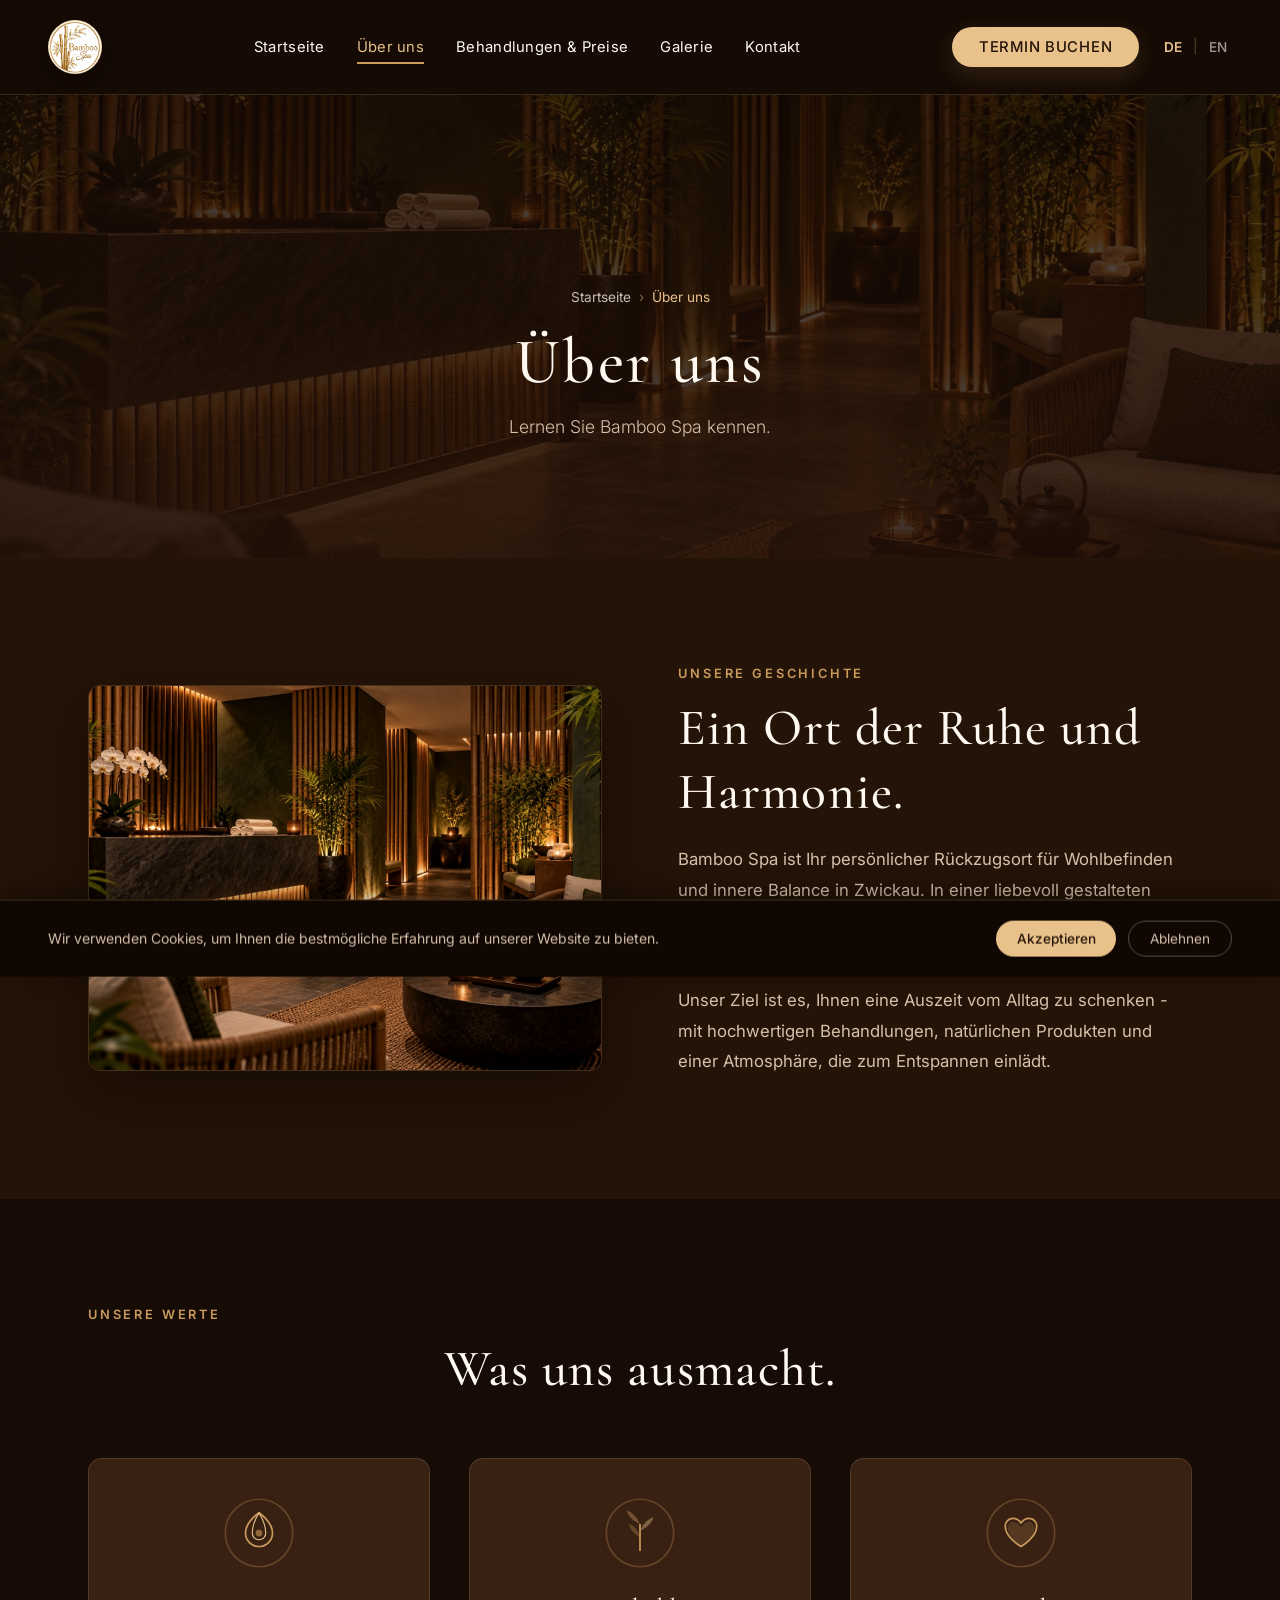
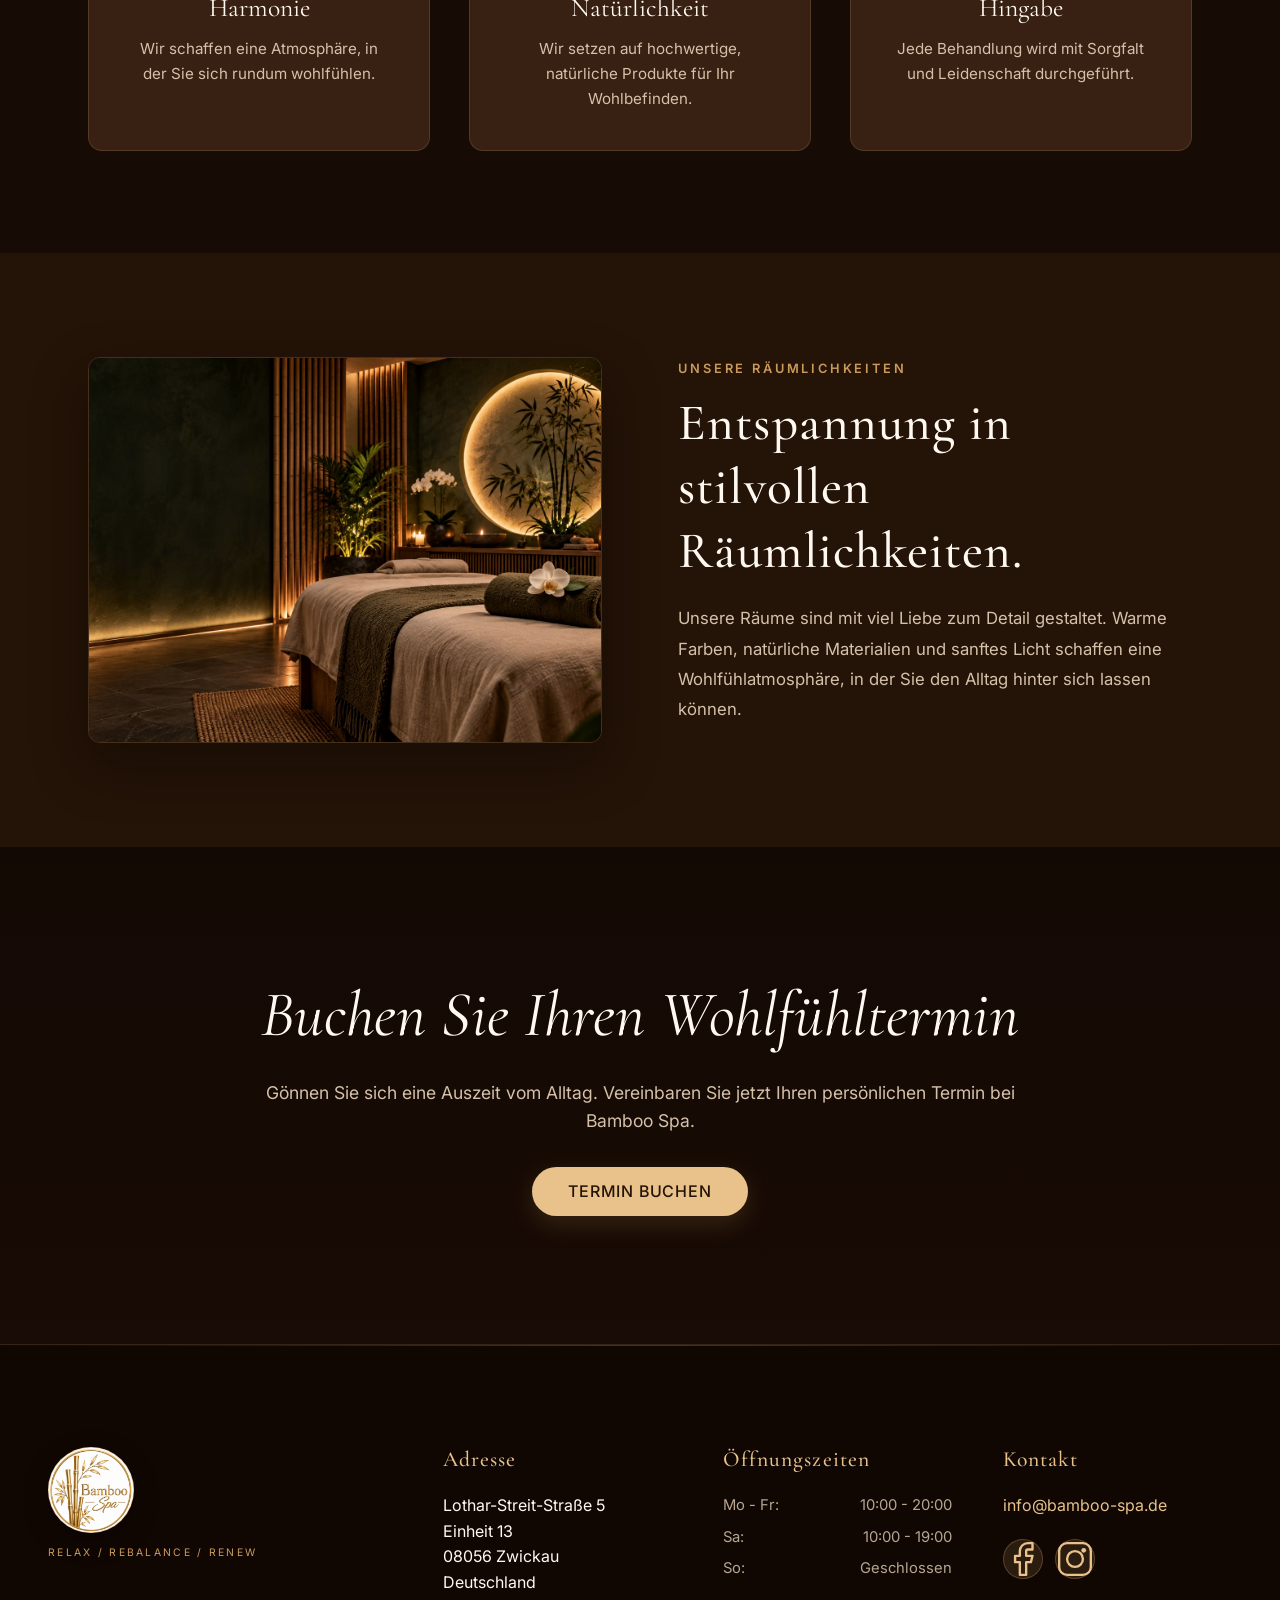
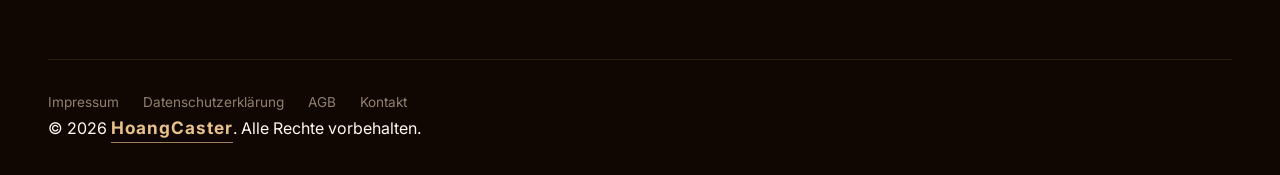
==== about.html @ d61ad1b9 "upload" ====
<!DOCTYPE html>
<html lang="de">
<head>
    <meta charset="UTF-8">
    <meta name="viewport" content="width=device-width, initial-scale=1.0">
    <meta name="robots" content="noindex, nofollow">
    <link rel="icon" type="image/jpeg" href="assets/logo/bamboo-spa-logo.jpg">
    <title>Über uns | Bamboo Spa Zwickau</title>
    <meta name="description" content="Erfahren Sie mehr über Bamboo Spa in Zwickau - Ihr Ort für Entspannung und Wohlbefinden.">

    <!-- Google Fonts -->
    <link rel="preconnect" href="https://fonts.googleapis.com">
    <link rel="preconnect" href="https://fonts.gstatic.com" crossorigin>
    <link href="https://fonts.googleapis.com/css2?family=Cormorant+Garamond:ital,wght@0,300;0,400;0,500;0,600;0,700;1,300;1,400;1,500;1,600;1,700&family=Inter:wght@300;400;500;600;700&display=swap" rel="stylesheet">

    <!-- Stylesheets -->
    <link rel="stylesheet" href="css/style.css">
    <link rel="stylesheet" href="css/animations.css">
    <link rel="stylesheet" href="css/responsive.css">
    <link rel="stylesheet" href="css/unified-theme.css">
</head>
<body>

    <!-- =====================================================
         PRELOADER
    ====================================================== -->
    <div class="preloader" id="preloader">
        <div class="preloader-inner">
            <img class="preloader-logo" src="assets/logo/bamboo-spa-logo.jpg" alt="">
            <div class="preloader-text">BAMBOO SPA</div>
        </div>
    </div>

    <!-- =====================================================
         COOKIE BANNER
    ====================================================== -->
    <div class="cookie-banner" id="cookieBanner">
        <div class="cookie-content">
            <p data-i18n="cookie_text">Wir verwenden Cookies, um Ihnen die bestmögliche Erfahrung auf unserer Website zu bieten.</p>
            <div class="cookie-actions">
                <button class="cookie-btn cookie-btn-accept" id="cookieAccept" data-i18n="cookie_accept">Akzeptieren</button>
                <button class="cookie-btn cookie-btn-decline" id="cookieDecline" data-i18n="cookie_decline">Ablehnen</button>
            </div>
        </div>
    </div>

    <!-- =====================================================
         HEADER / NAVIGATION
    ====================================================== -->
    <header class="header" id="header">
        <nav class="navbar" id="navbar">
            <div class="nav-container">
                <!-- Logo -->
                <a href="index.html" class="nav-logo" aria-label="Bamboo Spa - Zur Startseite">
                    <img class="brand-logo-image" src="assets/logo/bamboo-spa-logo.jpg" alt="Bamboo Spa">
                </a>

                <!-- Navigation Menu -->
                <ul class="nav-menu" id="navMenu">
                    <li><a href="index.html" class="nav-link" data-i18n="nav_home">Startseite</a></li>
                    <li><a href="about.html" class="nav-link active" data-i18n="nav_about">Über uns</a></li>
                    <li><a href="treatments.html" class="nav-link" data-i18n="nav_treatments">Behandlungen & Preise</a></li>
                    <li><a href="gallery.html" class="nav-link" data-i18n="nav_gallery">Galerie</a></li>
                    <li><a href="contact.html" class="nav-link" data-i18n="nav_contact">Kontakt</a></li>
                </ul>

                <!-- Nav Actions -->
                <div class="nav-actions">
                    <a href="#" class="btn btn-primary nav-cta" data-booking-url data-i18n="nav_booking">Termin buchen</a>
                    <div class="lang-switcher">
                        <button class="lang-btn active" data-lang="de">DE</button>
                        <span class="lang-divider">|</span>
                        <button class="lang-btn" data-lang="en">EN</button>
                    </div>
                </div>

                <!-- Mobile Toggle -->
                <button class="nav-toggle" id="navToggle" aria-label="Menü öffnen">
                    <span></span>
                    <span></span>
                    <span></span>
                </button>
            </div>
        </nav>
    </header>

    <!-- =====================================================
         MAIN CONTENT
    ====================================================== -->
    <main>

        <!-- =====================================================
             PAGE HERO
        ====================================================== -->
        <section class="page-hero" style="background-image: url('assets/images/generated/spa-reception-v3.jpg');">
            <div class="page-hero-overlay"></div>
            <div class="page-hero-content">
                <!-- Breadcrumb -->
                <nav class="breadcrumb" aria-label="Brotkrümelnavigation">
                    <a href="index.html" data-i18n="nav_home">Startseite</a>
                    <span class="breadcrumb-separator">›</span>
                    <span data-i18n="nav_about">Über uns</span>
                </nav>
                <h1 class="page-hero-title" data-i18n="about_hero_title">Über uns</h1>
                <p class="page-hero-subtitle" data-i18n="about_hero_subtitle">Lernen Sie Bamboo Spa kennen.</p>
            </div>
        </section>

        <!-- =====================================================
             ABOUT DETAIL SECTION
        ====================================================== -->
        <section class="section section-cream">
            <div class="container">
                <div class="about-detail reveal">
                    <div class="about-detail-image">
                        <img src="assets/images/generated/spa-reception-v3.jpg"
                             alt="Bamboo Spa Interieur - Eleganter Empfangsbereich"
                             loading="lazy">
                    </div>
                    <div class="about-detail-content">
                        <span class="section-eyebrow" data-i18n="about_story_eyebrow">UNSERE GESCHICHTE</span>
                        <h2 class="section-title" data-i18n="about_story_title">Ein Ort der Ruhe und Harmonie.</h2>
                        <p data-i18n="about_story_text1">Bamboo Spa ist Ihr persönlicher Rückzugsort für Wohlbefinden und innere Balance in Zwickau. In einer liebevoll gestalteten Atmosphäre, inspiriert von asiatischer Wellness-Tradition, bieten wir Ihnen wohltuende Anwendungen für Körper und Seele.</p>
                        <p data-i18n="about_story_text2">Unser Ziel ist es, Ihnen eine Auszeit vom Alltag zu schenken - mit hochwertigen Behandlungen, natürlichen Produkten und einer Atmosphäre, die zum Entspannen einlädt.</p>
                    </div>
                </div>
            </div>
        </section>

        <!-- =====================================================
             PHILOSOPHY SECTION
        ====================================================== -->
        <section class="section section-soft-white">
            <div class="container">
                <div class="philosophy-header reveal">
                    <span class="section-eyebrow" data-i18n="about_philosophy_eyebrow">UNSERE WERTE</span>
                    <h2 class="section-title section-title-center" data-i18n="about_philosophy_title">Was uns ausmacht.</h2>
                </div>
                <div class="philosophy-grid reveal">
                    <!-- Value 1: Harmonie -->
                    <div class="philosophy-card">
                        <div class="philosophy-icon">
                            <svg viewBox="0 0 64 64" fill="none" xmlns="http://www.w3.org/2000/svg" aria-hidden="true">
                                <circle cx="32" cy="32" r="30" stroke="#C99A5C" stroke-width="1.5" fill="none" opacity="0.3"/>
                                <path d="M32 14 C32 14 20 22 20 32 C20 38.627 25.373 44 32 44 C38.627 44 44 38.627 44 32 C44 22 32 14 32 14Z" fill="none" stroke="#C99A5C" stroke-width="1.5"/>
                                <path d="M32 14 C32 14 26 24 26 32 C26 35.314 28.686 38 32 38" fill="none" stroke="#E8C18B" stroke-width="1"/>
                                <path d="M32 14 C32 14 38 24 38 32 C38 35.314 35.314 38 32 38" fill="none" stroke="#E8C18B" stroke-width="1"/>
                                <circle cx="32" cy="32" r="3" fill="#C99A5C" opacity="0.6"/>
                            </svg>
                        </div>
                        <h3 class="philosophy-title" data-i18n="about_value1_title">Harmonie</h3>
                        <p class="philosophy-text" data-i18n="about_value1_text">Wir schaffen eine Atmosphäre, in der Sie sich rundum wohlfühlen.</p>
                    </div>
                    <!-- Value 2: Natürlichkeit -->
                    <div class="philosophy-card">
                        <div class="philosophy-icon">
                            <svg viewBox="0 0 64 64" fill="none" xmlns="http://www.w3.org/2000/svg" aria-hidden="true">
                                <circle cx="32" cy="32" r="30" stroke="#C99A5C" stroke-width="1.5" fill="none" opacity="0.3"/>
                                <path d="M32 48 L32 24" stroke="#C99A5C" stroke-width="1.5"/>
                                <path d="M32 24 C32 24 22 20 20 12 C20 12 28 14 32 24Z" fill="#C99A5C" opacity="0.4"/>
                                <path d="M32 30 C32 30 42 26 44 18 C44 18 36 20 32 30Z" fill="#E8C18B" opacity="0.4"/>
                                <path d="M32 36 C32 36 24 32 22 24 C22 24 30 26 32 36Z" fill="#C99A5C" opacity="0.3"/>
                            </svg>
                        </div>
                        <h3 class="philosophy-title" data-i18n="about_value2_title">Natürlichkeit</h3>
                        <p class="philosophy-text" data-i18n="about_value2_text">Wir setzen auf hochwertige, natürliche Produkte für Ihr Wohlbefinden.</p>
                    </div>
                    <!-- Value 3: Hingabe -->
                    <div class="philosophy-card">
                        <div class="philosophy-icon">
                            <svg viewBox="0 0 64 64" fill="none" xmlns="http://www.w3.org/2000/svg" aria-hidden="true">
                                <circle cx="32" cy="32" r="30" stroke="#C99A5C" stroke-width="1.5" fill="none" opacity="0.3"/>
                                <path d="M32 44 C32 44 18 36 18 26 C18 22 21 19 25 19 C28 19 30.5 21 32 23 C33.5 21 36 19 39 19 C43 19 46 22 46 26 C46 36 32 44 32 44Z" fill="none" stroke="#C99A5C" stroke-width="1.5"/>
                                <path d="M32 44 C32 44 22 37 20 28 C20 25 22 22 25 22 C27.5 22 30 24 32 27 C34 24 36.5 22 39 22 C42 22 44 25 44 28 C44 37 32 44 32 44Z" fill="#C99A5C" opacity="0.2"/>
                            </svg>
                        </div>
                        <h3 class="philosophy-title" data-i18n="about_value3_title">Hingabe</h3>
                        <p class="philosophy-text" data-i18n="about_value3_text">Jede Behandlung wird mit Sorgfalt und Leidenschaft durchgeführt.</p>
                    </div>
                </div>
            </div>
        </section>

        <!-- =====================================================
             AMBIANCE SECTION
        ====================================================== -->
        <section class="section section-cream">
            <div class="container">
                <div class="about-detail about-detail-reversed reveal">
                    <div class="about-detail-content">
                        <span class="section-eyebrow" data-i18n="about_ambiance_eyebrow">UNSERE RÄUMLICHKEITEN</span>
                        <h2 class="section-title" data-i18n="about_ambiance_title">Entspannung in stilvollen Räumlichkeiten.</h2>
                        <p data-i18n="about_ambiance_text">Unsere Räume sind mit viel Liebe zum Detail gestaltet. Warme Farben, natürliche Materialien und sanftes Licht schaffen eine Wohlfühlatmosphäre, in der Sie den Alltag hinter sich lassen können.</p>
                    </div>
                    <div class="about-detail-image">
                        <img src="assets/images/generated/bamboo-spa-hero-v2.jpg"
                             alt="Bamboo Spa - Stilvoller Behandlungsraum mit warmem Licht"
                             loading="lazy">
                    </div>
                </div>
            </div>
        </section>

        <!-- =====================================================
             BOOKING BANNER
        ====================================================== -->
        <section class="booking-banner" style="background-image: url('assets/images/generated/spa-products-tea-v3.jpg');">
            <div class="booking-banner-overlay"></div>
            <div class="booking-banner-content reveal">
                <h2 class="booking-banner-title" data-i18n="booking_title">Ihre Auszeit beginnt hier.</h2>
                <p class="booking-banner-text" data-i18n="booking_text">Gönnen Sie sich eine wohlverdiente Pause und lassen Sie sich von uns verwöhnen.</p>
                <a href="#" class="btn btn-primary btn-lg" data-booking-url data-i18n="nav_booking">Termin buchen</a>
            </div>
        </section>

    </main>

    <!-- =====================================================
         FOOTER
    ====================================================== -->
    <footer class="footer">
        <div class="footer-container">
            <div class="footer-grid">
                <!-- Column 1: Logo & Tagline -->
                <div class="footer-col">
                    <a href="index.html" class="footer-logo" aria-label="Bamboo Spa - Zur Startseite">
                        <img class="footer-logo-image" src="assets/logo/bamboo-spa-logo.jpg" alt="Bamboo Spa">
                    </a>
                    <p class="footer-tagline">RELAX / REBALANCE / RENEW</p>
                </div>

                <!-- Column 2: Address -->
                <div class="footer-col">
                    <h4 data-i18n="footer_address_title">Adresse</h4>
                    <p>
                        Lothar-Streit-Straße 5<br>
                        Einheit 13<br>
                        08056 Zwickau<br>
                        Deutschland
                    </p>
                </div>

                <!-- Column 3: Opening Hours -->
                <div class="footer-col">
                    <h4 data-i18n="footer_hours_title">Öffnungszeiten</h4>
                    <ul class="footer-hours">
                        <li><span data-i18n="footer_hours_mf">Mo - Fr:</span> 10:00 - 20:00</li>
                        <li><span data-i18n="footer_hours_sa">Sa:</span> 10:00 - 19:00</li>
                        <li><span data-i18n="footer_hours_su">So:</span> <span data-i18n="footer_hours_closed">Geschlossen</span></li>
                    </ul>
                </div>

                <!-- Column 4: Contact & Social -->
                <div class="footer-col">
                    <h4 data-i18n="footer_contact_title">Kontakt</h4>
                    <p>
                        <a href="mailto:info@bamboo-spa.de" class="footer-email">info@bamboo-spa.de</a>
                    </p>
                    <div class="footer-social">
                        <a href="#" class="footer-social-link" aria-label="Facebook" target="_blank" rel="noopener noreferrer">
                            <svg viewBox="0 0 24 24" fill="none" xmlns="http://www.w3.org/2000/svg" aria-hidden="true">
                                <path d="M18 2h-3a5 5 0 00-5 5v3H7v4h3v8h4v-8h3l1-4h-4V7a1 1 0 011-1h3z" stroke="currentColor" stroke-width="1.5" stroke-linecap="round" stroke-linejoin="round"/>
                            </svg>
                        </a>
                        <a href="#" class="footer-social-link" aria-label="Instagram" target="_blank" rel="noopener noreferrer">
                            <svg viewBox="0 0 24 24" fill="none" xmlns="http://www.w3.org/2000/svg" aria-hidden="true">
                                <rect x="2" y="2" width="20" height="20" rx="5" stroke="currentColor" stroke-width="1.5"/>
                                <circle cx="12" cy="12" r="5" stroke="currentColor" stroke-width="1.5"/>
                                <circle cx="17.5" cy="6.5" r="1.5" fill="currentColor"/>
                            </svg>
                        </a>
                    </div>
                </div>
            </div>

            <!-- Footer Bottom -->
            <div class="footer-bottom">
                <div class="footer-legal">
                    <a href="#" data-i18n="footer_imprint">Impressum</a>
                    <a href="#" data-i18n="footer_privacy">Datenschutzerklärung</a>
                    <a href="#" data-i18n="footer_terms">AGB</a>
                    <a href="contact.html" data-i18n="nav_contact">Kontakt</a>
                </div>
                <p>&copy; 2026 <span class="footer-credit-brand">HoangCaster</span>. <span data-i18n="footer_rights">Alle Rechte vorbehalten.</span></p>
            </div>
        </div>
    </footer>

    <!-- =====================================================
         SCROLL TO TOP
    ====================================================== -->
    <button class="scroll-top" id="scrollTop" aria-label="Nach oben scrollen">
        <svg viewBox="0 0 24 24" fill="none" xmlns="http://www.w3.org/2000/svg" aria-hidden="true">
            <path d="M18 15l-6-6-6 6" stroke="currentColor" stroke-width="2" stroke-linecap="round" stroke-linejoin="round"/>
        </svg>
    </button>

    <!-- =====================================================
         SCRIPTS
    ====================================================== -->
    <script src="js/translations.js"></script>
    <script src="js/animations.js"></script>
    <script src="js/gallery.js"></script>
    <script src="js/main.js"></script>

</body>
</html>
---- css/style.css ----
/* ============================================================
   BAMBOO SPA — Main Stylesheet
   Luxury Japanese Zen Spa · Zwickau, Deutschland
   ============================================================ */

/* ------------------------------------------------------------
   0. GOOGLE FONTS IMPORT
   ------------------------------------------------------------ */
@import url('https://fonts.googleapis.com/css2?family=Cormorant+Garamond:ital,wght@0,300;0,400;0,500;0,600;0,700;1,300;1,400;1,500;1,600;1,700&family=Inter:wght@300;400;500;600;700&display=swap');

/* ------------------------------------------------------------
   1. CSS CUSTOM PROPERTIES / DESIGN TOKENS
   ------------------------------------------------------------ */
:root {
  /* ---- Brand Colors ---- */
  --primary:        #241307;
  --secondary:      #382012;
  --gold:           #C99A5C;
  --champagne:      #E8C18B;
  --warm-beige:     #F1E3D1;
  --cream:          #F7EFE5;
  --soft-white:     #FFF9F1;
  --text-dark:      #2C1C13;

  /* ---- Utility Colors ---- */
  --black:          #0D0906;
  --white:          #FFFFFF;
  --overlay-dark:   rgba(36, 19, 7, 0.72);
  --overlay-light:  rgba(36, 19, 7, 0.45);
  --gold-glow:      rgba(201, 154, 92, 0.35);
  --shadow-soft:    rgba(36, 19, 7, 0.08);
  --shadow-medium:  rgba(36, 19, 7, 0.15);
  --shadow-strong:  rgba(36, 19, 7, 0.25);

  /* ---- Typography ---- */
  --font-heading:   'Cormorant Garamond', serif;
  --font-body:      'Inter', sans-serif;

  --fs-display:     clamp(2.8rem, 5.5vw, 5.2rem);
  --fs-h1:          clamp(2.2rem, 4vw, 3.6rem);
  --fs-h2:          clamp(1.8rem, 3vw, 2.8rem);
  --fs-h3:          clamp(1.3rem, 2vw, 1.8rem);
  --fs-h4:          clamp(1.1rem, 1.5vw, 1.4rem);
  --fs-body:        1rem;
  --fs-body-lg:     1.125rem;
  --fs-small:       0.875rem;
  --fs-xs:          0.75rem;

  --fw-light:       300;
  --fw-regular:     400;
  --fw-medium:      500;
  --fw-semibold:    600;
  --fw-bold:        700;

  --lh-tight:       1.2;
  --lh-normal:      1.6;
  --lh-relaxed:     1.8;

  --ls-wide:        0.08em;
  --ls-wider:       0.15em;
  --ls-widest:      0.25em;

  /* ---- Spacing Scale ---- */
  --space-2xs:      0.25rem;
  --space-xs:       0.5rem;
  --space-sm:       0.75rem;
  --space-md:       1rem;
  --space-lg:       1.5rem;
  --space-xl:       2rem;
  --space-2xl:      3rem;
  --space-3xl:      4rem;
  --space-4xl:      6rem;
  --space-5xl:      8rem;
  --space-section:  clamp(4rem, 8vw, 8rem);

  /* ---- Layout ---- */
  --container-max:  1320px;
  --container-narrow: 900px;
  --container-wide: 1440px;
  --gutter:         clamp(1rem, 3vw, 2rem);
  --header-height:  90px;
  --header-height-scrolled: 70px;

  /* ---- Borders & Radius ---- */
  --radius-sm:      4px;
  --radius-md:      8px;
  --radius-lg:      12px;
  --radius-xl:      20px;
  --radius-full:    50%;

  /* ---- Transitions ---- */
  --ease-out:       cubic-bezier(0.25, 0.46, 0.45, 0.94);
  --ease-in-out:    cubic-bezier(0.42, 0, 0.58, 1);
  --ease-smooth:    cubic-bezier(0.4, 0, 0.2, 1);
  --ease-bounce:    cubic-bezier(0.68, -0.55, 0.265, 1.55);
  --duration-fast:  0.2s;
  --duration-normal:0.35s;
  --duration-slow:  0.5s;
  --duration-slower:0.8s;

  /* ---- Shadows ---- */
  --shadow-xs:      0 1px 3px var(--shadow-soft);
  --shadow-sm:      0 2px 8px var(--shadow-soft);
  --shadow-md:      0 4px 16px var(--shadow-medium);
  --shadow-lg:      0 8px 32px var(--shadow-medium);
  --shadow-xl:      0 16px 48px var(--shadow-strong);
  --shadow-gold:    0 4px 20px var(--gold-glow);

  /* ---- Z-Index Scale ---- */
  --z-base:         1;
  --z-dropdown:     100;
  --z-sticky:       200;
  --z-overlay:      300;
  --z-modal:        400;
  --z-toast:        500;
  --z-preloader:    9999;
}

/* ------------------------------------------------------------
   2. CSS RESET / BASE STYLES
   ------------------------------------------------------------ */
*,
*::before,
*::after {
  margin: 0;
  padding: 0;
  box-sizing: border-box;
}

html {
  scroll-behavior: smooth;
  -webkit-text-size-adjust: 100%;
  -moz-text-size-adjust: 100%;
  text-size-adjust: 100%;
  font-size: 16px;
  scroll-padding-top: var(--header-height);
}

body {
  font-family: var(--font-body);
  font-size: var(--fs-body);
  font-weight: var(--fw-regular);
  line-height: var(--lh-normal);
  color: var(--text-dark);
  background-color: var(--soft-white);
  overflow-x: hidden;
  -webkit-font-smoothing: antialiased;
  -moz-osx-font-smoothing: grayscale;
}

/* Prevent scroll when mobile menu is open */
body.menu-open {
  overflow: hidden;
}

/* Prevent scroll when lightbox is open */
body.lightbox-open {
  overflow: hidden;
}

img {
  max-width: 100%;
  height: auto;
  display: block;
  border: 0;
}

a {
  color: inherit;
  text-decoration: none;
  transition: color var(--duration-normal) var(--ease-smooth);
}

ul, ol {
  list-style: none;
}

button {
  cursor: pointer;
  border: none;
  background: none;
  font-family: inherit;
  font-size: inherit;
  color: inherit;
}

input,
textarea,
select {
  font-family: inherit;
  font-size: inherit;
  border: none;
  outline: none;
}

h1, h2, h3, h4, h5, h6 {
  font-family: var(--font-heading);
  font-weight: var(--fw-regular);
  line-height: var(--lh-tight);
  color: var(--text-dark);
}

p {
  margin-bottom: var(--space-md);
}

p:last-child {
  margin-bottom: 0;
}

::selection {
  background-color: var(--champagne);
  color: var(--primary);
}

::-webkit-scrollbar {
  width: 8px;
}

::-webkit-scrollbar-track {
  background: var(--cream);
}

::-webkit-scrollbar-thumb {
  background: var(--gold);
  border-radius: var(--radius-full);
}

::-webkit-scrollbar-thumb:hover {
  background: var(--champagne);
}

/* Focus visible for accessibility */
:focus-visible {
  outline: 2px solid var(--gold);
  outline-offset: 3px;
}

/* ------------------------------------------------------------
   3. TYPOGRAPHY SYSTEM
   ------------------------------------------------------------ */
.heading-display {
  font-family: var(--font-heading);
  font-size: var(--fs-display);
  font-weight: var(--fw-light);
  line-height: 1.1;
  letter-spacing: -0.02em;
}

.heading-1 {
  font-family: var(--font-heading);
  font-size: var(--fs-h1);
  font-weight: var(--fw-regular);
  line-height: var(--lh-tight);
}

.heading-2 {
  font-family: var(--font-heading);
  font-size: var(--fs-h2);
  font-weight: var(--fw-regular);
  line-height: var(--lh-tight);
}

.heading-3 {
  font-family: var(--font-heading);
  font-size: var(--fs-h3);
  font-weight: var(--fw-medium);
  line-height: var(--lh-tight);
}

.heading-4 {
  font-family: var(--font-heading);
  font-size: var(--fs-h4);
  font-weight: var(--fw-medium);
  line-height: var(--lh-tight);
}

.text-body {
  font-size: var(--fs-body);
  line-height: var(--lh-normal);
}

.text-body-lg {
  font-size: var(--fs-body-lg);
  line-height: var(--lh-relaxed);
}

.text-small {
  font-size: var(--fs-small);
  line-height: var(--lh-normal);
}

.text-xs {
  font-size: var(--fs-xs);
  line-height: var(--lh-normal);
}

.text-uppercase {
  text-transform: uppercase;
  letter-spacing: var(--ls-wider);
}

.text-gold {
  color: var(--gold);
}

.text-champagne {
  color: var(--champagne);
}

.text-cream {
  color: var(--cream);
}

/* Section label – small uppercase gold text above headings */
.section-label {
  display: inline-block;
  font-family: var(--font-body);
  font-size: var(--fs-xs);
  font-weight: var(--fw-semibold);
  text-transform: uppercase;
  letter-spacing: var(--ls-widest);
  color: var(--gold);
  margin-bottom: var(--space-md);
}

/* Gold decorative line under section headings */
.section-heading {
  margin-bottom: var(--space-2xl);
}

.section-heading::after {
  content: '';
  display: block;
  width: 60px;
  height: 2px;
  background: linear-gradient(90deg, var(--gold), var(--champagne));
  margin-top: var(--space-lg);
}

.section-heading--center::after {
  margin-left: auto;
  margin-right: auto;
}

.section-heading--light {
  color: var(--cream);
}

/* Layout container */
.container {
  width: 100%;
  max-width: var(--container-max);
  margin-left: auto;
  margin-right: auto;
  padding-left: var(--gutter);
  padding-right: var(--gutter);
}

.container--narrow {
  max-width: var(--container-narrow);
}

.container--wide {
  max-width: var(--container-wide);
}

/* Decorative gold divider */
.divider {
  width: 60px;
  height: 2px;
  background: linear-gradient(90deg, var(--gold), var(--champagne));
  border: none;
}

.divider--center {
  margin-left: auto;
  margin-right: auto;
}

.divider--long {
  width: 120px;
}

/* Dot separator */
.dot-separator {
  display: inline-flex;
  align-items: center;
  gap: var(--space-sm);
  font-family: var(--font-body);
  font-size: var(--fs-xs);
  font-weight: var(--fw-medium);
  text-transform: uppercase;
  letter-spacing: var(--ls-widest);
  color: var(--gold);
}

.dot-separator span {
  display: inline-block;
  width: 4px;
  height: 4px;
  border-radius: var(--radius-full);
  background-color: var(--gold);
}

/* Buttons */
.btn {
  display: inline-flex;
  align-items: center;
  justify-content: center;
  gap: var(--space-xs);
  padding: 14px 32px;
  font-family: var(--font-body);
  font-size: var(--fs-small);
  font-weight: var(--fw-semibold);
  text-transform: uppercase;
  letter-spacing: var(--ls-wider);
  border-radius: var(--radius-sm);
  transition: all var(--duration-normal) var(--ease-smooth);
  position: relative;
  overflow: hidden;
  white-space: nowrap;
  cursor: pointer;
  line-height: 1;
}

.btn--primary {
  background-color: var(--gold);
  color: var(--primary);
}

.btn--primary:hover {
  background-color: var(--champagne);
  transform: translateY(-2px);
  box-shadow: var(--shadow-gold);
}

.btn--secondary {
  background-color: transparent;
  color: var(--gold);
  border: 1px solid var(--gold);
}

.btn--secondary:hover {
  background-color: var(--gold);
  color: var(--primary);
  transform: translateY(-2px);
}

.btn--dark {
  background-color: var(--primary);
  color: var(--champagne);
}

.btn--dark:hover {
  background-color: var(--secondary);
  transform: translateY(-2px);
  box-shadow: var(--shadow-md);
}

.btn--white {
  background-color: var(--soft-white);
  color: var(--primary);
}

.btn--white:hover {
  background-color: var(--white);
  transform: translateY(-2px);
  box-shadow: var(--shadow-md);
}

.btn--lg {
  padding: 18px 42px;
  font-size: var(--fs-body);
}

.btn--sm {
  padding: 10px 22px;
  font-size: var(--fs-xs);
}

/* Button arrow icon */
.btn .btn-arrow {
  display: inline-block;
  transition: transform var(--duration-normal) var(--ease-smooth);
  font-size: 1.1em;
}

.btn:hover .btn-arrow {
  transform: translateX(4px);
}

/* Shimmer overlay on hover */
.btn--shimmer::after {
  content: '';
  position: absolute;
  top: 0;
  left: -100%;
  width: 100%;
  height: 100%;
  background: linear-gradient(
    90deg,
    transparent,
    rgba(255, 255, 255, 0.2),
    transparent
  );
  transition: left var(--duration-slow) var(--ease-smooth);
}

.btn--shimmer:hover::after {
  left: 100%;
}

/* ------------------------------------------------------------
   4. HEADER / NAVIGATION
   ------------------------------------------------------------ */
.header {
  position: fixed;
  top: 0;
  left: 0;
  width: 100%;
  height: var(--header-height);
  background-color: var(--primary);
  display: flex;
  align-items: center;
  z-index: var(--z-sticky);
  transition: height var(--duration-normal) var(--ease-smooth),
              background-color var(--duration-normal) var(--ease-smooth),
              box-shadow var(--duration-normal) var(--ease-smooth);
}

.header--scrolled {
  height: var(--header-height-scrolled);
  box-shadow: 0 4px 20px rgba(0, 0, 0, 0.3);
}

.header__inner {
  display: flex;
  align-items: center;
  justify-content: space-between;
  width: 100%;
  max-width: var(--container-wide);
  margin: 0 auto;
  padding: 0 var(--gutter);
}

/* Logo */
.header__logo {
  display: flex;
  align-items: center;
  gap: var(--space-sm);
  flex-shrink: 0;
  z-index: calc(var(--z-overlay) + 1);
}

.header__logo-icon {
  width: 40px;
  height: 40px;
  transition: transform var(--duration-normal) var(--ease-smooth);
}

.header--scrolled .header__logo-icon {
  width: 34px;
  height: 34px;
}

.header__logo-text {
  display: flex;
  flex-direction: column;
}

.header__logo-name {
  font-family: var(--font-heading);
  font-size: 1.5rem;
  font-weight: var(--fw-semibold);
  color: var(--champagne);
  letter-spacing: var(--ls-wider);
  line-height: 1;
  transition: font-size var(--duration-normal) var(--ease-smooth);
}

.header--scrolled .header__logo-name {
  font-size: 1.3rem;
}

.header__logo-tagline {
  font-family: var(--font-body);
  font-size: 0.55rem;
  font-weight: var(--fw-medium);
  color: var(--gold);
  letter-spacing: var(--ls-widest);
  text-transform: uppercase;
  line-height: 1;
  margin-top: 4px;
}

.header__logo:hover .header__logo-icon {
  transform: scale(1.05);
}

/* Navigation */
.header__nav {
  display: flex;
  align-items: center;
}

.nav__list {
  display: flex;
  align-items: center;
  gap: var(--space-xl);
}

.nav__link {
  font-family: var(--font-body);
  font-size: var(--fs-small);
  font-weight: var(--fw-medium);
  color: var(--warm-beige);
  text-transform: uppercase;
  letter-spacing: var(--ls-wide);
  position: relative;
  padding: var(--space-xs) 0;
  transition: color var(--duration-normal) var(--ease-smooth);
}

/* Gold underline hover animation */
.nav__link::after {
  content: '';
  position: absolute;
  bottom: 0;
  left: 0;
  width: 0;
  height: 2px;
  background: linear-gradient(90deg, var(--gold), var(--champagne));
  transition: width var(--duration-normal) var(--ease-smooth);
}

.nav__link:hover,
.nav__link.active {
  color: var(--champagne);
}

.nav__link:hover::after,
.nav__link.active::after {
  width: 100%;
}

/* Right side actions */
.header__actions {
  display: flex;
  align-items: center;
  gap: var(--space-lg);
  flex-shrink: 0;
}

/* Language Switcher */
.lang-switch {
  display: flex;
  align-items: center;
  gap: 2px;
  font-size: var(--fs-xs);
  font-weight: var(--fw-medium);
  letter-spacing: var(--ls-wide);
}

.lang-switch__btn {
  padding: 4px 6px;
  color: var(--warm-beige);
  opacity: 0.5;
  transition: all var(--duration-normal) var(--ease-smooth);
  text-transform: uppercase;
  font-weight: var(--fw-semibold);
  font-size: var(--fs-xs);
  letter-spacing: var(--ls-wide);
}

.lang-switch__btn:hover {
  opacity: 0.8;
}

.lang-switch__btn.active {
  opacity: 1;
  color: var(--champagne);
}

.lang-switch__divider {
  color: var(--warm-beige);
  opacity: 0.3;
  user-select: none;
}

/* CTA button in header */
.header__cta {
  padding: 10px 24px;
  background-color: var(--gold);
  color: var(--primary);
  font-family: var(--font-body);
  font-size: var(--fs-xs);
  font-weight: var(--fw-bold);
  text-transform: uppercase;
  letter-spacing: var(--ls-wider);
  border-radius: var(--radius-sm);
  transition: all var(--duration-normal) var(--ease-smooth);
  white-space: nowrap;
}

.header__cta:hover {
  background-color: var(--champagne);
  transform: translateY(-1px);
  box-shadow: var(--shadow-gold);
}

/* Hamburger toggle (hidden on desktop) */
.nav-toggle {
  display: none;
  flex-direction: column;
  justify-content: center;
  align-items: center;
  width: 30px;
  height: 30px;
  cursor: pointer;
  z-index: calc(var(--z-overlay) + 2);
  position: relative;
}

.nav-toggle__bar {
  display: block;
  width: 24px;
  height: 2px;
  background-color: var(--champagne);
  transition: all var(--duration-normal) var(--ease-smooth);
  position: absolute;
}

.nav-toggle__bar:nth-child(1) {
  transform: translateY(-7px);
}

.nav-toggle__bar:nth-child(2) {
  transform: translateY(0);
}

.nav-toggle__bar:nth-child(3) {
  transform: translateY(7px);
}

/* Hamburger open state */
.nav-toggle.active .nav-toggle__bar:nth-child(1) {
  transform: rotate(45deg);
}

.nav-toggle.active .nav-toggle__bar:nth-child(2) {
  opacity: 0;
}

.nav-toggle.active .nav-toggle__bar:nth-child(3) {
  transform: rotate(-45deg);
}

/* Full-screen mobile menu overlay */
.mobile-menu {
  display: none;
  /* Shown via responsive.css */
}

/* ------------------------------------------------------------
   5. HERO SECTION
   ------------------------------------------------------------ */
.hero {
  position: relative;
  width: 100%;
  height: 100vh;
  min-height: 600px;
  max-height: 1200px;
  overflow: hidden;
  background-color: var(--primary);
}

/* Slides container */
.hero__slider {
  position: absolute;
  top: 0;
  left: 0;
  width: 100%;
  height: 100%;
}

.hero__slide {
  position: absolute;
  top: 0;
  left: 0;
  width: 100%;
  height: 100%;
  opacity: 0;
  transition: opacity 1.5s var(--ease-smooth);
  z-index: 0;
}

.hero__slide.active {
  opacity: 1;
  z-index: 1;
}

.hero__slide-image {
  position: absolute;
  top: 0;
  left: 0;
  width: 100%;
  height: 100%;
  object-fit: cover;
  /* Ken Burns controlled via animations.css */
}

/* Dark overlay */
.hero__overlay {
  position: absolute;
  top: 0;
  left: 0;
  width: 100%;
  height: 100%;
  background: linear-gradient(
    135deg,
    rgba(36, 19, 7, 0.75) 0%,
    rgba(36, 19, 7, 0.55) 40%,
    rgba(36, 19, 7, 0.40) 100%
  );
  z-index: 2;
}

/* Bottom gradient for readability */
.hero__overlay::after {
  content: '';
  position: absolute;
  bottom: 0;
  left: 0;
  width: 100%;
  height: 30%;
  background: linear-gradient(to top, rgba(36, 19, 7, 0.6), transparent);
}

/* Hero content – left aligned */
.hero__content {
  position: relative;
  z-index: 3;
  display: flex;
  flex-direction: column;
  justify-content: center;
  align-items: flex-start;
  height: 100%;
  padding-top: var(--header-height);
  max-width: 700px;
}

.hero__label {
  font-family: var(--font-body);
  font-size: var(--fs-xs);
  font-weight: var(--fw-semibold);
  text-transform: uppercase;
  letter-spacing: var(--ls-widest);
  color: var(--gold);
  margin-bottom: var(--space-lg);
}

.hero__title {
  font-family: var(--font-heading);
  font-size: var(--fs-display);
  font-weight: var(--fw-light);
  color: var(--soft-white);
  line-height: 1.08;
  margin-bottom: var(--space-lg);
}

.hero__title em {
  font-style: italic;
  color: var(--champagne);
}

.hero__divider {
  width: 60px;
  height: 2px;
  background: linear-gradient(90deg, var(--gold), var(--champagne));
  margin-bottom: var(--space-xl);
}

.hero__text {
  font-size: var(--fs-body-lg);
  color: var(--warm-beige);
  line-height: var(--lh-relaxed);
  max-width: 520px;
  margin-bottom: var(--space-2xl);
  opacity: 0.9;
}

.hero__cta {
  display: inline-flex;
  align-items: center;
  gap: var(--space-sm);
}

/* Slide pagination / counter on right side */
.hero__pagination {
  position: absolute;
  right: var(--gutter);
  top: 50%;
  transform: translateY(-50%);
  z-index: 4;
  display: flex;
  flex-direction: column;
  align-items: center;
  gap: var(--space-md);
}

.hero__pagination-dot {
  width: 12px;
  height: 12px;
  border-radius: var(--radius-full);
  border: 1.5px solid var(--champagne);
  background: transparent;
  cursor: pointer;
  transition: all var(--duration-normal) var(--ease-smooth);
  padding: 0;
}

.hero__pagination-dot.active {
  background-color: var(--champagne);
  transform: scale(1.2);
}

.hero__pagination-dot:hover {
  background-color: rgba(232, 193, 139, 0.5);
}

.hero__pagination-counter {
  font-family: var(--font-heading);
  font-size: var(--fs-small);
  color: var(--champagne);
  writing-mode: vertical-rl;
  letter-spacing: var(--ls-wider);
  margin-top: var(--space-md);
  opacity: 0.7;
}

/* Scroll indicator */
.hero__scroll {
  position: absolute;
  bottom: 2rem;
  left: 50%;
  transform: translateX(-50%);
  z-index: 4;
  display: flex;
  flex-direction: column;
  align-items: center;
  gap: var(--space-xs);
  color: var(--champagne);
  opacity: 0.7;
  transition: opacity var(--duration-normal) var(--ease-smooth);
  cursor: pointer;
}

.hero__scroll:hover {
  opacity: 1;
}

.hero__scroll-text {
  font-size: var(--fs-xs);
  text-transform: uppercase;
  letter-spacing: var(--ls-widest);
  writing-mode: vertical-rl;
}

.hero__scroll-line {
  width: 1px;
  height: 40px;
  background: linear-gradient(to bottom, var(--champagne), transparent);
}

/* ------------------------------------------------------------
   6. SERVICE ICON BAR
   ------------------------------------------------------------ */
.service-bar {
  background-color: var(--primary);
  padding: var(--space-2xl) 0;
  border-top: 1px solid rgba(201, 154, 92, 0.15);
  border-bottom: 1px solid rgba(201, 154, 92, 0.15);
}

.service-bar__list {
  display: flex;
  align-items: center;
  justify-content: center;
}

.service-bar__item {
  flex: 1;
  display: flex;
  flex-direction: column;
  align-items: center;
  gap: var(--space-sm);
  padding: var(--space-lg) var(--space-md);
  position: relative;
  cursor: pointer;
  transition: transform var(--duration-normal) var(--ease-smooth);
}

/* Vertical dividers between items */
.service-bar__item:not(:last-child)::after {
  content: '';
  position: absolute;
  right: 0;
  top: 50%;
  transform: translateY(-50%);
  width: 1px;
  height: 50%;
  background: linear-gradient(
    to bottom,
    transparent,
    rgba(201, 154, 92, 0.3),
    transparent
  );
}

.service-bar__item:hover {
  transform: translateY(-4px);
}

.service-bar__icon {
  width: 36px;
  height: 36px;
  color: var(--gold);
  transition: all var(--duration-normal) var(--ease-smooth);
}

.service-bar__icon svg {
  width: 100%;
  height: 100%;
  stroke: var(--gold);
  fill: none;
  stroke-width: 1.5;
  transition: all var(--duration-normal) var(--ease-smooth);
}

.service-bar__item:hover .service-bar__icon svg {
  stroke: var(--champagne);
  transform: scale(1.1);
}

.service-bar__item:hover .service-bar__icon {
  color: var(--champagne);
}

.service-bar__name {
  font-family: var(--font-heading);
  font-size: var(--fs-small);
  font-weight: var(--fw-medium);
  color: var(--warm-beige);
  text-transform: uppercase;
  letter-spacing: var(--ls-wide);
  transition: color var(--duration-normal) var(--ease-smooth);
  text-align: center;
}

.service-bar__item:hover .service-bar__name {
  color: var(--champagne);
}

/* ------------------------------------------------------------
   7. ABOUT SECTION
   ------------------------------------------------------------ */
.about {
  padding: var(--space-section) 0;
  background-color: var(--cream);
  position: relative;
  overflow: hidden;
}

/* Decorative bamboo leaf pseudo-element */
.about::before {
  content: '';
  position: absolute;
  top: -60px;
  right: -80px;
  width: 350px;
  height: 350px;
  background: url("data:image/svg+xml,%3Csvg xmlns='http://www.w3.org/2000/svg' viewBox='0 0 200 200'%3E%3Cpath d='M100 10 C120 40, 140 80, 130 120 C120 150, 100 170, 80 160 C60 150, 50 120, 60 90 C70 60, 90 30, 100 10Z' fill='none' stroke='%23C99A5C' stroke-width='0.5' opacity='0.12'/%3E%3Cpath d='M110 20 C125 50, 145 85, 135 125 C125 155, 105 175, 85 165 C65 155, 55 125, 65 95 C75 65, 95 35, 110 20Z' fill='none' stroke='%23C99A5C' stroke-width='0.5' opacity='0.08'/%3E%3C/svg%3E") no-repeat center center;
  background-size: contain;
  opacity: 0.6;
  pointer-events: none;
}

.about__grid {
  display: grid;
  grid-template-columns: 1fr 1fr;
  gap: var(--space-4xl);
  align-items: center;
}

/* Image column */
.about__image-col {
  position: relative;
}

.about__image-wrapper {
  position: relative;
  overflow: hidden;
  border-radius: var(--radius-md);
}

.about__image-wrapper img {
  width: 100%;
  height: 550px;
  object-fit: cover;
  transition: transform var(--duration-slower) var(--ease-smooth);
}

.about__image-wrapper:hover img {
  transform: scale(1.03);
}

/* Gold border accent */
.about__image-wrapper::before {
  content: '';
  position: absolute;
  top: -12px;
  left: -12px;
  width: calc(100% - 40px);
  height: calc(100% - 40px);
  border: 1px solid var(--gold);
  border-radius: var(--radius-md);
  opacity: 0.4;
  z-index: -1;
}

/* Small floating accent box */
.about__accent {
  position: absolute;
  bottom: -20px;
  right: -20px;
  background-color: var(--primary);
  color: var(--champagne);
  padding: var(--space-xl) var(--space-2xl);
  border-radius: var(--radius-md);
  text-align: center;
  box-shadow: var(--shadow-lg);
}

.about__accent-number {
  font-family: var(--font-heading);
  font-size: var(--fs-h2);
  font-weight: var(--fw-bold);
  color: var(--gold);
  line-height: 1;
}

.about__accent-text {
  font-size: var(--fs-xs);
  text-transform: uppercase;
  letter-spacing: var(--ls-wider);
  margin-top: var(--space-2xs);
}

/* Text column */
.about__content {
  position: relative;
  z-index: 1;
}

.about__text {
  color: var(--text-dark);
  opacity: 0.85;
  line-height: var(--lh-relaxed);
  margin-bottom: var(--space-xl);
}

.about__features {
  display: grid;
  grid-template-columns: 1fr 1fr;
  gap: var(--space-lg);
  margin-bottom: var(--space-2xl);
}

.about__feature {
  display: flex;
  align-items: flex-start;
  gap: var(--space-sm);
}

.about__feature-icon {
  width: 20px;
  height: 20px;
  color: var(--gold);
  flex-shrink: 0;
  margin-top: 2px;
}

.about__feature-text {
  font-size: var(--fs-small);
  font-weight: var(--fw-medium);
  color: var(--text-dark);
}

/* ------------------------------------------------------------
   8. TREATMENTS SECTION
   ------------------------------------------------------------ */
.treatments {
  padding: var(--space-section) 0;
  background-color: var(--primary);
  position: relative;
}

/* Subtle texture overlay */
.treatments::before {
  content: '';
  position: absolute;
  top: 0;
  left: 0;
  width: 100%;
  height: 100%;
  background: radial-gradient(
    ellipse at 20% 50%,
    rgba(201, 154, 92, 0.03) 0%,
    transparent 70%
  );
  pointer-events: none;
}

.treatments__header {
  display: flex;
  align-items: flex-end;
  justify-content: space-between;
  margin-bottom: var(--space-3xl);
  position: relative;
  z-index: 1;
}

.treatments__header-left {
  max-width: 600px;
}

.treatments__grid {
  display: grid;
  grid-template-columns: repeat(5, 1fr);
  gap: var(--space-lg);
  position: relative;
  z-index: 1;
}

/* Treatment Card */
.treatment-card {
  background-color: var(--secondary);
  border-radius: var(--radius-md);
  overflow: hidden;
  transition: transform var(--duration-normal) var(--ease-smooth),
              box-shadow var(--duration-normal) var(--ease-smooth);
  cursor: pointer;
  position: relative;
}

.treatment-card:hover {
  transform: translateY(-8px);
  box-shadow: var(--shadow-xl);
}

/* Card image – 65-70% of card height */
.treatment-card__image {
  position: relative;
  width: 100%;
  padding-top: 130%; /* tall card ratio */
  overflow: hidden;
}

.treatment-card__image img {
  position: absolute;
  top: 0;
  left: 0;
  width: 100%;
  height: 100%;
  object-fit: cover;
  transition: transform var(--duration-slower) var(--ease-smooth);
}

.treatment-card:hover .treatment-card__image img {
  transform: scale(1.08);
}

/* Gradient overlay on image bottom */
.treatment-card__image::after {
  content: '';
  position: absolute;
  bottom: 0;
  left: 0;
  width: 100%;
  height: 50%;
  background: linear-gradient(to top, var(--secondary), transparent);
  pointer-events: none;
}

/* Card info */
.treatment-card__info {
  padding: var(--space-lg);
  position: relative;
}

.treatment-card__category {
  font-size: var(--fs-xs);
  font-weight: var(--fw-semibold);
  text-transform: uppercase;
  letter-spacing: var(--ls-wider);
  color: var(--gold);
  margin-bottom: var(--space-xs);
}

.treatment-card__name {
  font-family: var(--font-heading);
  font-size: var(--fs-h4);
  font-weight: var(--fw-medium);
  color: var(--cream);
  margin-bottom: var(--space-sm);
  line-height: var(--lh-tight);
}

.treatment-card__desc {
  font-size: var(--fs-small);
  color: var(--warm-beige);
  opacity: 0.7;
  line-height: var(--lh-normal);
  margin-bottom: var(--space-md);
}

.treatment-card__arrow {
  display: inline-flex;
  align-items: center;
  gap: var(--space-xs);
  font-size: var(--fs-xs);
  font-weight: var(--fw-semibold);
  text-transform: uppercase;
  letter-spacing: var(--ls-wider);
  color: var(--gold);
  transition: all var(--duration-normal) var(--ease-smooth);
}

.treatment-card__arrow-icon {
  transition: transform var(--duration-normal) var(--ease-smooth);
  font-size: 1.1em;
}

.treatment-card:hover .treatment-card__arrow {
  color: var(--champagne);
}

.treatment-card:hover .treatment-card__arrow-icon {
  transform: translateX(4px);
}

/* ------------------------------------------------------------
   9. GALLERY SECTION
   ------------------------------------------------------------ */
.gallery {
  padding: var(--space-section) 0;
  background-color: var(--soft-white);
}

.gallery__header {
  text-align: center;
  margin-bottom: var(--space-3xl);
}

/* Masonry-like grid */
.gallery__grid {
  display: grid;
  grid-template-columns: repeat(4, 1fr);
  grid-auto-rows: 250px;
  gap: var(--space-md);
}

/* Span variations for masonry effect */
.gallery__item:nth-child(1) {
  grid-row: span 2;
}

.gallery__item:nth-child(4) {
  grid-column: span 2;
}

.gallery__item:nth-child(6) {
  grid-row: span 2;
}

.gallery__item {
  position: relative;
  overflow: hidden;
  border-radius: var(--radius-md);
  cursor: pointer;
}

.gallery__item img {
  width: 100%;
  height: 100%;
  object-fit: cover;
  transition: transform var(--duration-slower) var(--ease-smooth);
}

.gallery__item:hover img {
  transform: scale(1.06);
}

/* Hover overlay */
.gallery__overlay {
  position: absolute;
  top: 0;
  left: 0;
  width: 100%;
  height: 100%;
  background: var(--overlay-dark);
  display: flex;
  flex-direction: column;
  align-items: center;
  justify-content: center;
  opacity: 0;
  transition: opacity var(--duration-normal) var(--ease-smooth);
}

.gallery__item:hover .gallery__overlay {
  opacity: 1;
}

.gallery__overlay-icon {
  width: 40px;
  height: 40px;
  color: var(--champagne);
  margin-bottom: var(--space-sm);
}

.gallery__overlay-text {
  font-family: var(--font-heading);
  font-size: var(--fs-h4);
  color: var(--cream);
}

/* Lightbox modal */
.lightbox {
  position: fixed;
  top: 0;
  left: 0;
  width: 100%;
  height: 100%;
  background-color: rgba(13, 9, 6, 0.95);
  z-index: var(--z-modal);
  display: flex;
  align-items: center;
  justify-content: center;
  opacity: 0;
  visibility: hidden;
  transition: opacity var(--duration-normal) var(--ease-smooth),
              visibility var(--duration-normal) var(--ease-smooth);
}

.lightbox.active {
  opacity: 1;
  visibility: visible;
}

.lightbox__image {
  max-width: 90vw;
  max-height: 85vh;
  object-fit: contain;
  border-radius: var(--radius-md);
  box-shadow: var(--shadow-xl);
  transform: scale(0.9);
  transition: transform var(--duration-normal) var(--ease-smooth);
}

.lightbox.active .lightbox__image {
  transform: scale(1);
}

.lightbox__close {
  position: absolute;
  top: var(--space-xl);
  right: var(--space-xl);
  width: 48px;
  height: 48px;
  display: flex;
  align-items: center;
  justify-content: center;
  color: var(--champagne);
  font-size: 1.5rem;
  cursor: pointer;
  transition: all var(--duration-normal) var(--ease-smooth);
  border-radius: var(--radius-full);
  background: rgba(255, 255, 255, 0.1);
}

.lightbox__close:hover {
  background: rgba(255, 255, 255, 0.2);
  transform: rotate(90deg);
}

.lightbox__nav {
  position: absolute;
  top: 50%;
  transform: translateY(-50%);
  width: 48px;
  height: 48px;
  display: flex;
  align-items: center;
  justify-content: center;
  color: var(--champagne);
  font-size: 1.2rem;
  cursor: pointer;
  border-radius: var(--radius-full);
  background: rgba(255, 255, 255, 0.1);
  transition: all var(--duration-normal) var(--ease-smooth);
}

.lightbox__nav:hover {
  background: rgba(255, 255, 255, 0.2);
}

.lightbox__nav--prev {
  left: var(--space-xl);
}

.lightbox__nav--next {
  right: var(--space-xl);
}

.lightbox__counter {
  position: absolute;
  bottom: var(--space-xl);
  left: 50%;
  transform: translateX(-50%);
  color: var(--warm-beige);
  font-size: var(--fs-small);
  letter-spacing: var(--ls-wider);
  opacity: 0.7;
}

/* ------------------------------------------------------------
   10. BOOKING BANNER
   ------------------------------------------------------------ */
.booking-banner {
  position: relative;
  padding: var(--space-5xl) 0;
  overflow: hidden;
}

/* Parallax background image */
.booking-banner__bg {
  position: absolute;
  top: 0;
  left: 0;
  width: 100%;
  height: 120%;
  object-fit: cover;
  z-index: 0;
  transform: translateY(0);
  /* parallax via JS */
}

/* Dark overlay */
.booking-banner__overlay {
  position: absolute;
  top: 0;
  left: 0;
  width: 100%;
  height: 100%;
  background: linear-gradient(
    135deg,
    rgba(36, 19, 7, 0.85) 0%,
    rgba(36, 19, 7, 0.70) 100%
  );
  z-index: 1;
}

.booking-banner__content {
  position: relative;
  z-index: 2;
  text-align: center;
  max-width: 700px;
  margin: 0 auto;
}

.booking-banner__title {
  font-family: var(--font-heading);
  font-size: var(--fs-h1);
  color: var(--soft-white);
  margin-bottom: var(--space-lg);
}

.booking-banner__title em {
  font-style: italic;
  color: var(--champagne);
}

.booking-banner__text {
  font-size: var(--fs-body-lg);
  color: var(--warm-beige);
  line-height: var(--lh-relaxed);
  margin-bottom: var(--space-2xl);
  opacity: 0.9;
}

.booking-banner__divider {
  width: 60px;
  height: 2px;
  background: linear-gradient(90deg, var(--gold), var(--champagne));
  margin: 0 auto var(--space-2xl);
}

/* ------------------------------------------------------------
   11. CONTACT SECTION
   ------------------------------------------------------------ */
.contact {
  padding: var(--space-section) 0;
  background-color: var(--cream);
}

.contact__grid {
  display: grid;
  grid-template-columns: 1fr 1fr;
  gap: var(--space-4xl);
}

/* Contact info side */
.contact__info {
  display: flex;
  flex-direction: column;
  gap: var(--space-2xl);
}

.contact__cards {
  display: grid;
  grid-template-columns: 1fr 1fr;
  gap: var(--space-lg);
}

.contact-card {
  background-color: var(--soft-white);
  padding: var(--space-xl);
  border-radius: var(--radius-md);
  transition: all var(--duration-normal) var(--ease-smooth);
  border: 1px solid rgba(201, 154, 92, 0.1);
}

.contact-card:hover {
  transform: translateY(-4px);
  box-shadow: var(--shadow-md);
  border-color: rgba(201, 154, 92, 0.3);
}

.contact-card__icon {
  width: 36px;
  height: 36px;
  color: var(--gold);
  margin-bottom: var(--space-md);
}

.contact-card__label {
  font-size: var(--fs-xs);
  font-weight: var(--fw-semibold);
  text-transform: uppercase;
  letter-spacing: var(--ls-wider);
  color: var(--gold);
  margin-bottom: var(--space-xs);
}

.contact-card__value {
  font-size: var(--fs-small);
  color: var(--text-dark);
  line-height: var(--lh-normal);
}

.contact-card__value a {
  color: var(--text-dark);
  transition: color var(--duration-normal) var(--ease-smooth);
}

.contact-card__value a:hover {
  color: var(--gold);
}

/* Opening Hours */
.contact__hours {
  background-color: var(--soft-white);
  padding: var(--space-2xl);
  border-radius: var(--radius-md);
  border: 1px solid rgba(201, 154, 92, 0.1);
}

.contact__hours-title {
  font-family: var(--font-heading);
  font-size: var(--fs-h4);
  margin-bottom: var(--space-lg);
  color: var(--text-dark);
}

.hours-table {
  width: 100%;
  border-collapse: collapse;
}

.hours-table tr {
  border-bottom: 1px solid rgba(201, 154, 92, 0.1);
}

.hours-table tr:last-child {
  border-bottom: none;
}

.hours-table td {
  padding: var(--space-sm) 0;
  font-size: var(--fs-small);
  color: var(--text-dark);
}

.hours-table td:first-child {
  font-weight: var(--fw-medium);
}

.hours-table td:last-child {
  text-align: right;
  color: var(--gold);
  font-weight: var(--fw-medium);
}

.hours-table tr.closed td:last-child {
  color: var(--text-dark);
  opacity: 0.5;
}

/* Map container */
.contact__map {
  border-radius: var(--radius-md);
  overflow: hidden;
  height: 100%;
  min-height: 450px;
  position: relative;
}

.contact__map iframe {
  width: 100%;
  height: 100%;
  min-height: 450px;
  border: 0;
  filter: grayscale(30%) contrast(1.05);
  transition: filter var(--duration-normal) var(--ease-smooth);
}

.contact__map:hover iframe {
  filter: grayscale(0%) contrast(1);
}

/* Map overlay label */
.contact__map-label {
  position: absolute;
  bottom: var(--space-lg);
  left: var(--space-lg);
  background-color: var(--primary);
  color: var(--champagne);
  padding: var(--space-sm) var(--space-lg);
  border-radius: var(--radius-sm);
  font-size: var(--fs-xs);
  font-weight: var(--fw-semibold);
  text-transform: uppercase;
  letter-spacing: var(--ls-wider);
  box-shadow: var(--shadow-md);
  z-index: 2;
}

/* ------------------------------------------------------------
   12. FOOTER
   ------------------------------------------------------------ */
.footer {
  background-color: var(--primary);
  padding: var(--space-4xl) 0 0;
  position: relative;
  overflow: hidden;
}

/* Subtle top gold line */
.footer::before {
  content: '';
  position: absolute;
  top: 0;
  left: 0;
  width: 100%;
  height: 1px;
  background: linear-gradient(
    90deg,
    transparent,
    var(--gold),
    transparent
  );
  opacity: 0.3;
}

.footer__grid {
  display: grid;
  grid-template-columns: 1.5fr 1fr 1fr 1fr;
  gap: var(--space-3xl);
  padding-bottom: var(--space-3xl);
  border-bottom: 1px solid rgba(201, 154, 92, 0.12);
}

/* Footer brand column */
.footer__brand {
  max-width: 300px;
}

.footer__logo {
  display: flex;
  align-items: center;
  gap: var(--space-sm);
  margin-bottom: var(--space-lg);
}

.footer__logo-icon {
  width: 36px;
  height: 36px;
}

.footer__logo-name {
  font-family: var(--font-heading);
  font-size: 1.3rem;
  font-weight: var(--fw-semibold);
  color: var(--champagne);
  letter-spacing: var(--ls-wider);
}

.footer__brand-text {
  font-size: var(--fs-small);
  color: var(--warm-beige);
  opacity: 0.7;
  line-height: var(--lh-relaxed);
  margin-bottom: var(--space-xl);
}

/* Footer social icons */
.footer__social {
  display: flex;
  gap: var(--space-sm);
}

.footer__social-link {
  width: 40px;
  height: 40px;
  display: flex;
  align-items: center;
  justify-content: center;
  border: 1px solid rgba(201, 154, 92, 0.2);
  border-radius: var(--radius-sm);
  color: var(--gold);
  transition: all var(--duration-normal) var(--ease-smooth);
}

.footer__social-link:hover {
  background-color: var(--gold);
  color: var(--primary);
  border-color: var(--gold);
  transform: translateY(-2px);
}

.footer__social-link svg {
  width: 18px;
  height: 18px;
}

/* Footer columns */
.footer__column-title {
  font-family: var(--font-heading);
  font-size: var(--fs-h4);
  color: var(--champagne);
  margin-bottom: var(--space-xl);
  position: relative;
  padding-bottom: var(--space-md);
}

.footer__column-title::after {
  content: '';
  position: absolute;
  bottom: 0;
  left: 0;
  width: 30px;
  height: 2px;
  background: var(--gold);
}

.footer__links {
  display: flex;
  flex-direction: column;
  gap: var(--space-sm);
}

.footer__link {
  font-size: var(--fs-small);
  color: var(--warm-beige);
  opacity: 0.7;
  transition: all var(--duration-normal) var(--ease-smooth);
  display: inline-flex;
  align-items: center;
  gap: var(--space-xs);
}

.footer__link:hover {
  opacity: 1;
  color: var(--champagne);
  transform: translateX(4px);
}

/* Footer contact info */
.footer__contact-item {
  display: flex;
  align-items: flex-start;
  gap: var(--space-sm);
  margin-bottom: var(--space-md);
  font-size: var(--fs-small);
  color: var(--warm-beige);
  opacity: 0.7;
}

.footer__contact-item:last-child {
  margin-bottom: 0;
}

.footer__contact-icon {
  width: 16px;
  height: 16px;
  color: var(--gold);
  flex-shrink: 0;
  margin-top: 2px;
}

/* Footer bottom */
.footer__bottom {
  display: flex;
  align-items: center;
  justify-content: space-between;
  padding: var(--space-xl) 0;
}

.footer__copyright {
  font-size: var(--fs-xs);
  color: var(--warm-beige);
  opacity: 0.5;
}

.footer__legal {
  display: flex;
  gap: var(--space-xl);
}

.footer__legal-link {
  font-size: var(--fs-xs);
  color: var(--warm-beige);
  opacity: 0.5;
  transition: all var(--duration-normal) var(--ease-smooth);
}

.footer__legal-link:hover {
  opacity: 1;
  color: var(--champagne);
}

/* ------------------------------------------------------------
   13. PAGE HERO (Inner pages – small)
   ------------------------------------------------------------ */
.page-hero {
  position: relative;
  height: 350px;
  display: flex;
  align-items: center;
  justify-content: center;
  text-align: center;
  overflow: hidden;
  background-color: var(--primary);
  margin-top: var(--header-height);
}

.page-hero__bg {
  position: absolute;
  top: 0;
  left: 0;
  width: 100%;
  height: 100%;
  object-fit: cover;
  opacity: 0.35;
}

.page-hero__overlay {
  position: absolute;
  top: 0;
  left: 0;
  width: 100%;
  height: 100%;
  background: linear-gradient(
    to bottom,
    rgba(36, 19, 7, 0.5),
    rgba(36, 19, 7, 0.8)
  );
}

.page-hero__content {
  position: relative;
  z-index: 2;
}

.page-hero__title {
  font-family: var(--font-heading);
  font-size: var(--fs-h1);
  color: var(--soft-white);
  margin-bottom: var(--space-md);
}

.page-hero__breadcrumb {
  display: flex;
  align-items: center;
  justify-content: center;
  gap: var(--space-sm);
  font-size: var(--fs-small);
  color: var(--warm-beige);
  opacity: 0.7;
}

.page-hero__breadcrumb a {
  color: var(--champagne);
  transition: opacity var(--duration-normal) var(--ease-smooth);
}

.page-hero__breadcrumb a:hover {
  opacity: 0.7;
}

.page-hero__breadcrumb-sep {
  font-size: var(--fs-xs);
  opacity: 0.5;
}

/* ------------------------------------------------------------
   14. COOKIE CONSENT BANNER
   ------------------------------------------------------------ */
.cookie-banner {
  position: fixed;
  bottom: 0;
  left: 0;
  width: 100%;
  background-color: var(--primary);
  border-top: 1px solid rgba(201, 154, 92, 0.2);
  padding: var(--space-xl) 0;
  z-index: var(--z-toast);
  transform: translateY(100%);
  transition: transform var(--duration-slow) var(--ease-smooth);
  box-shadow: 0 -4px 20px rgba(0, 0, 0, 0.3);
}

.cookie-banner.active {
  transform: translateY(0);
}

.cookie-banner__inner {
  display: flex;
  align-items: center;
  justify-content: space-between;
  gap: var(--space-xl);
}

.cookie-banner__text {
  font-size: var(--fs-small);
  color: var(--warm-beige);
  opacity: 0.8;
  line-height: var(--lh-normal);
  flex: 1;
}

.cookie-banner__text a {
  color: var(--champagne);
  text-decoration: underline;
  text-decoration-color: rgba(232, 193, 139, 0.3);
  text-underline-offset: 2px;
  transition: text-decoration-color var(--duration-normal) var(--ease-smooth);
}

.cookie-banner__text a:hover {
  text-decoration-color: var(--champagne);
}

.cookie-banner__actions {
  display: flex;
  gap: var(--space-sm);
  flex-shrink: 0;
}

.cookie-banner__btn {
  padding: 10px 24px;
  font-size: var(--fs-xs);
  font-weight: var(--fw-semibold);
  text-transform: uppercase;
  letter-spacing: var(--ls-wider);
  border-radius: var(--radius-sm);
  transition: all var(--duration-normal) var(--ease-smooth);
  cursor: pointer;
}

.cookie-banner__btn--accept {
  background-color: var(--gold);
  color: var(--primary);
}

.cookie-banner__btn--accept:hover {
  background-color: var(--champagne);
}

.cookie-banner__btn--settings {
  background-color: transparent;
  color: var(--warm-beige);
  border: 1px solid rgba(201, 154, 92, 0.3);
}

.cookie-banner__btn--settings:hover {
  border-color: var(--gold);
  color: var(--champagne);
}

/* ------------------------------------------------------------
   15. SCROLL-TO-TOP BUTTON
   ------------------------------------------------------------ */
.scroll-top {
  position: fixed;
  bottom: var(--space-xl);
  right: var(--space-xl);
  width: 48px;
  height: 48px;
  background-color: var(--primary);
  color: var(--champagne);
  border: 1px solid rgba(201, 154, 92, 0.3);
  border-radius: var(--radius-full);
  display: flex;
  align-items: center;
  justify-content: center;
  cursor: pointer;
  z-index: var(--z-sticky);
  opacity: 0;
  visibility: hidden;
  transform: translateY(10px);
  transition: all var(--duration-normal) var(--ease-smooth);
  box-shadow: var(--shadow-md);
}

.scroll-top.visible {
  opacity: 1;
  visibility: visible;
  transform: translateY(0);
}

.scroll-top:hover {
  background-color: var(--gold);
  color: var(--primary);
  border-color: var(--gold);
  transform: translateY(-3px);
  box-shadow: var(--shadow-gold);
}

.scroll-top svg {
  width: 20px;
  height: 20px;
}

/* ------------------------------------------------------------
   16. LOADING / PRELOADER
   ------------------------------------------------------------ */
.preloader {
  position: fixed;
  top: 0;
  left: 0;
  width: 100%;
  height: 100%;
  background-color: var(--primary);
  display: flex;
  flex-direction: column;
  align-items: center;
  justify-content: center;
  z-index: var(--z-preloader);
  transition: opacity 0.6s var(--ease-smooth),
              visibility 0.6s var(--ease-smooth);
}

.preloader.hidden {
  opacity: 0;
  visibility: hidden;
}

.preloader__logo {
  font-family: var(--font-heading);
  font-size: 2rem;
  color: var(--champagne);
  letter-spacing: var(--ls-wider);
  margin-bottom: var(--space-xl);
}

.preloader__bar {
  width: 120px;
  height: 2px;
  background-color: rgba(201, 154, 92, 0.15);
  border-radius: var(--radius-full);
  overflow: hidden;
  position: relative;
}

.preloader__progress {
  position: absolute;
  top: 0;
  left: 0;
  height: 100%;
  width: 0;
  background: linear-gradient(90deg, var(--gold), var(--champagne));
  border-radius: var(--radius-full);
  /* animation handled in animations.css */
}

.preloader__tagline {
  font-size: var(--fs-xs);
  text-transform: uppercase;
  letter-spacing: var(--ls-widest);
  color: var(--gold);
  margin-top: var(--space-lg);
  opacity: 0.6;
}

/* ------------------------------------------------------------
   17. UTILITY CLASSES
   ------------------------------------------------------------ */

/* Display */
.d-none          { display: none !important; }
.d-block         { display: block !important; }
.d-flex          { display: flex !important; }
.d-grid          { display: grid !important; }
.d-inline-flex   { display: inline-flex !important; }

/* Flex utilities */
.flex-center     { align-items: center; justify-content: center; }
.flex-between    { align-items: center; justify-content: space-between; }
.flex-col        { flex-direction: column; }
.flex-wrap       { flex-wrap: wrap; }
.gap-xs          { gap: var(--space-xs); }
.gap-sm          { gap: var(--space-sm); }
.gap-md          { gap: var(--space-md); }
.gap-lg          { gap: var(--space-lg); }
.gap-xl          { gap: var(--space-xl); }

/* Text alignment */
.text-center     { text-align: center; }
.text-left       { text-align: left; }
.text-right      { text-align: right; }

/* Spacing */
.mt-0            { margin-top: 0 !important; }
.mt-sm           { margin-top: var(--space-sm); }
.mt-md           { margin-top: var(--space-md); }
.mt-lg           { margin-top: var(--space-lg); }
.mt-xl           { margin-top: var(--space-xl); }
.mt-2xl          { margin-top: var(--space-2xl); }
.mb-0            { margin-bottom: 0 !important; }
.mb-sm           { margin-bottom: var(--space-sm); }
.mb-md           { margin-bottom: var(--space-md); }
.mb-lg           { margin-bottom: var(--space-lg); }
.mb-xl           { margin-bottom: var(--space-xl); }
.mb-2xl          { margin-bottom: var(--space-2xl); }

.pt-section      { padding-top: var(--space-section); }
.pb-section      { padding-bottom: var(--space-section); }

/* Width */
.w-100           { width: 100%; }
.mx-auto         { margin-left: auto; margin-right: auto; }

/* Overflow */
.overflow-hidden { overflow: hidden; }

/* Position */
.relative        { position: relative; }

/* Visibility */
.sr-only {
  position: absolute;
  width: 1px;
  height: 1px;
  padding: 0;
  margin: -1px;
  overflow: hidden;
  clip: rect(0, 0, 0, 0);
  white-space: nowrap;
  border: 0;
}

/* Background colors */
.bg-primary      { background-color: var(--primary); }
.bg-secondary    { background-color: var(--secondary); }
.bg-cream        { background-color: var(--cream); }
.bg-soft-white   { background-color: var(--soft-white); }

/* Text colors */
.color-gold      { color: var(--gold); }
.color-champagne { color: var(--champagne); }
.color-cream     { color: var(--cream); }
.color-primary   { color: var(--primary); }

/* Image object-fit helpers */
.img-cover       { object-fit: cover; width: 100%; height: 100%; }
.img-contain     { object-fit: contain; }

/* Aspect ratios */
.aspect-square   { aspect-ratio: 1 / 1; }
.aspect-video    { aspect-ratio: 16 / 9; }
.aspect-portrait { aspect-ratio: 3 / 4; }

/* Decorative gold accent line (left border) */
.gold-accent {
  border-left: 3px solid var(--gold);
  padding-left: var(--space-lg);
}

/* Section with dark background helper */
.section-dark {
  background-color: var(--primary);
  color: var(--cream);
}

.section-dark h2,
.section-dark h3,
.section-dark h4 {
  color: var(--cream);
}

/* Smooth image loading placeholder */
.img-loading {
  background: linear-gradient(110deg, var(--cream) 8%, var(--warm-beige) 18%, var(--cream) 33%);
  background-size: 200% 100%;
}

/* Truncate text */
.truncate {
  white-space: nowrap;
  overflow: hidden;
  text-overflow: ellipsis;
}

.line-clamp-2 {
  display: -webkit-box;
  -webkit-line-clamp: 2;
  -webkit-box-orient: vertical;
  overflow: hidden;
}

.line-clamp-3 {
  display: -webkit-box;
  -webkit-line-clamp: 3;
  -webkit-box-orient: vertical;
  overflow: hidden;
}


/* ============================================================
   BAMBOO SPA — COMPLETE COMPONENT STYLING FOR ALL PAGES
   Luxury Japanese Zen Spa · Zwickau
   ============================================================ */

/* ------------------------------------------------------------
   CONTAINER & LAYOUT FOUNDATIONS
   ------------------------------------------------------------ */
.container {
  width: 100%;
  max-width: var(--container-wide, 1440px);
  margin-left: auto;
  margin-right: auto;
  padding-left: clamp(1.25rem, 4vw, 3rem);
  padding-right: clamp(1.25rem, 4vw, 3rem);
}

.section {
  padding-top: clamp(4rem, 8vw, 7rem);
  padding-bottom: clamp(4rem, 8vw, 7rem);
  position: relative;
}

.section-cream {
  background-color: var(--cream, #F7EFE5);
  color: var(--text-dark, #2C1C13);
}

.section-soft-white {
  background-color: var(--soft-white, #FFF9F1);
  color: var(--text-dark, #2C1C13);
}

.section-eyebrow,
.eyebrow,
.section-label {
  display: inline-block;
  font-family: var(--font-body, 'Inter', sans-serif);
  font-size: 0.8rem;
  font-weight: 600;
  letter-spacing: 0.22em;
  text-transform: uppercase;
  color: var(--gold, #C99A5C);
  margin-bottom: 0.75rem;
}

.eyebrow--light {
  color: var(--champagne, #E8C18B);
}

.section-title,
.section-heading {
  font-family: var(--font-heading, 'Cormorant Garamond', serif);
  font-size: clamp(2rem, 4vw, 3.2rem);
  font-weight: 500;
  line-height: 1.25;
  color: var(--primary, #241307);
  margin-bottom: 1.25rem;
  letter-spacing: 0.02em;
}

.section-heading--light {
  color: var(--soft-white, #FFF9F1);
}

.section-title-center {
  text-align: center;
}

.section-header {
  text-align: center;
  max-width: 800px;
  margin: 0 auto clamp(2.5rem, 5vw, 4rem);
}

.section-divider {
  display: flex;
  align-items: center;
  justify-content: center;
  margin: 1.25rem 0 1.5rem;
}

.section-divider span {
  width: 60px;
  height: 1.5px;
  background: linear-gradient(90deg, transparent, var(--gold, #C99A5C), transparent);
}

.section-subtitle {
  font-family: var(--font-body, 'Inter', sans-serif);
  font-size: clamp(1rem, 1.5vw, 1.125rem);
  color: #6B5B52;
  line-height: 1.7;
}

/* ------------------------------------------------------------
   BUTTONS & LINKS
   ------------------------------------------------------------ */
.btn,
.btn-booking,
.btn-primary,
.btn-secondary,
.btn-outline,
.btn-hero,
.btn-booking-banner {
  display: inline-flex;
  align-items: center;
  justify-content: center;
  gap: 0.6rem;
  font-family: var(--font-body, 'Inter', sans-serif);
  font-size: 0.925rem;
  font-weight: 500;
  letter-spacing: 0.05em;
  text-decoration: none;
  cursor: pointer;
  border-radius: 9999px;
  transition: all 0.35s cubic-bezier(0.25, 0.46, 0.45, 0.94);
  white-space: nowrap;
}

.btn-booking,
.btn-primary,
.btn-booking-banner {
  background-color: var(--champagne, #E8C18B);
  color: var(--primary, #241307);
  padding: 0.75rem 1.6rem;
  border: 1px solid transparent;
  box-shadow: 0 4px 15px rgba(232, 193, 139, 0.25);
}

.btn-booking:hover,
.btn-primary:hover,
.btn-booking-banner:hover {
  background-color: #f0ce9e;
  transform: translateY(-2px);
  box-shadow: 0 8px 25px rgba(232, 193, 139, 0.4);
  color: var(--primary, #241307);
}

.btn-secondary {
  background-color: var(--primary, #241307);
  color: var(--champagne, #E8C18B);
  padding: 0.75rem 1.6rem;
  border: 1px solid var(--gold, #C99A5C);
}

.btn-secondary:hover {
  background-color: var(--secondary, #382012);
  color: #fff;
  transform: translateY(-2px);
}

.btn-outline,
.btn-outline-light {
  background: transparent;
  color: var(--champagne, #E8C18B);
  padding: 0.65rem 1.4rem;
  border: 1px solid rgba(232, 193, 139, 0.5);
}

.btn-outline:hover,
.btn-outline-light:hover {
  border-color: var(--champagne, #E8C18B);
  background: rgba(232, 193, 139, 0.12);
  color: #fff;
  transform: translateY(-2px);
}

.btn-lg {
  padding: 0.95rem 2.2rem;
  font-size: 1rem;
}

.btn-hero {
  background-color: var(--champagne, #E8C18B);
  color: var(--primary, #241307);
  padding: 0.9rem 2rem;
  font-size: 1rem;
  font-weight: 500;
  border-radius: 9999px;
  box-shadow: 0 6px 20px rgba(0, 0, 0, 0.35);
}

.btn-hero:hover {
  background-color: #f2d2a4;
  transform: translateY(-3px);
  box-shadow: 0 10px 30px rgba(232, 193, 139, 0.45);
}

.btn-text-link {
  display: inline-flex;
  align-items: center;
  gap: 0.5rem;
  font-family: var(--font-body, 'Inter', sans-serif);
  font-size: 0.95rem;
  font-weight: 500;
  color: var(--gold, #C99A5C);
  text-decoration: none;
  transition: all 0.3s ease;
  padding: 0.5rem 0;
  border-bottom: 1px solid transparent;
}

.btn-text-link:hover {
  color: var(--primary, #241307);
  border-bottom-color: var(--gold, #C99A5C);
  transform: translateX(4px);
}

.btn-text-link svg {
  transition: transform 0.3s ease;
}

.btn-text-link:hover svg {
  transform: translateX(5px);
}

/* ------------------------------------------------------------
   HEADER & NAVBAR
   ------------------------------------------------------------ */
.header {
  position: fixed;
  top: 0;
  left: 0;
  width: 100%;
  height: clamp(80px, 8vw, 95px);
  background-color: var(--primary, #241307);
  z-index: 999;
  display: flex;
  align-items: center;
  transition: all 0.35s ease;
  border-bottom: 1px solid rgba(201, 154, 92, 0.15);
}

.header.header--scrolled {
  height: 72px;
  background-color: rgba(36, 19, 7, 0.96);
  backdrop-filter: blur(10px);
  box-shadow: 0 4px 25px rgba(0, 0, 0, 0.4);
}

.navbar {
  width: 100%;
}

.nav-container,
.navbar-inner {
  display: flex;
  align-items: center;
  justify-content: space-between;
  width: 100%;
  max-width: var(--container-wide, 1440px);
  margin: 0 auto;
  padding: 0 clamp(1.25rem, 4vw, 3rem);
}

.nav-logo {
  display: flex;
  align-items: center;
  gap: 0.75rem;
  text-decoration: none;
  flex-shrink: 0;
}

.nav-logo-icon,
.logo-icon {
  width: 42px;
  height: 42px;
  flex-shrink: 0;
  transition: transform 0.3s ease;
}

.nav-logo:hover .nav-logo-icon,
.nav-logo:hover .logo-icon {
  transform: scale(1.06);
}

.nav-logo-text,
.logo-text {
  display: flex;
  flex-direction: column;
}

.nav-logo-name,
.logo-name {
  font-family: var(--font-heading, 'Cormorant Garamond', serif);
  font-size: 1.45rem;
  font-weight: 600;
  color: var(--champagne, #E8C18B);
  letter-spacing: 0.12em;
  line-height: 1.1;
}

.nav-logo-tagline,
.logo-tagline {
  font-family: var(--font-body, 'Inter', sans-serif);
  font-size: 0.58rem;
  font-weight: 500;
  color: var(--gold, #C99A5C);
  letter-spacing: 0.26em;
  text-transform: uppercase;
  line-height: 1;
  margin-top: 3px;
}

.nav-menu {
  display: flex;
  align-items: center;
  gap: clamp(1.25rem, 2.5vw, 2.4rem);
  list-style: none;
  margin: 0;
  padding: 0;
}

.nav-link {
  font-family: var(--font-body, 'Inter', sans-serif);
  font-size: 0.925rem;
  font-weight: 400;
  color: var(--soft-white, #FFF9F1);
  text-decoration: none;
  padding: 0.5rem 0;
  position: relative;
  transition: color 0.3s ease;
  letter-spacing: 0.02em;
}

.nav-link::after {
  content: '';
  position: absolute;
  bottom: 0;
  left: 0;
  width: 0%;
  height: 2px;
  background-color: var(--gold, #C99A5C);
  transition: width 0.3s cubic-bezier(0.25, 0.46, 0.45, 0.94);
}

.nav-link:hover,
.nav-link.active {
  color: var(--champagne, #E8C18B);
}

.nav-link:hover::after,
.nav-link.active::after {
  width: 100%;
}

.nav-actions {
  display: flex;
  align-items: center;
  gap: 1.25rem;
}

.lang-switcher {
  display: flex;
  align-items: center;
  gap: 0.4rem;
  font-family: var(--font-body, 'Inter', sans-serif);
  font-size: 0.85rem;
  color: var(--warm-beige, #F1E3D1);
}

.lang-btn {
  background: transparent;
  border: none;
  color: rgba(255, 249, 241, 0.6);
  font-size: 0.85rem;
  font-weight: 500;
  cursor: pointer;
  padding: 0.2rem 0.3rem;
  transition: color 0.25s ease;
}

.lang-btn:hover,
.lang-btn.active {
  color: var(--champagne, #E8C18B);
  font-weight: 600;
}

.lang-divider {
  color: rgba(201, 154, 92, 0.4);
}

.nav-toggle {
  display: none;
  flex-direction: column;
  justify-content: space-between;
  width: 30px;
  height: 20px;
  background: transparent;
  border: none;
  cursor: pointer;
  padding: 0;
  z-index: 1001;
}

.nav-toggle span {
  display: block;
  width: 100%;
  height: 2px;
  background-color: var(--champagne, #E8C18B);
  transition: all 0.3s ease;
  border-radius: 2px;
}

/* ------------------------------------------------------------
   HERO SECTION
   ------------------------------------------------------------ */
.hero {
  position: relative;
  min-height: 100vh;
  display: flex;
  align-items: center;
  background-color: var(--primary, #241307);
  overflow: hidden;
  padding-top: 95px;
}

.hero-slider {
  position: absolute;
  top: 0;
  left: 0;
  width: 100%;
  height: 100%;
}

.hero-slide {
  position: absolute;
  top: 0;
  left: 0;
  width: 100%;
  height: 100%;
  opacity: 0;
  visibility: hidden;
  transition: opacity 1.2s cubic-bezier(0.4, 0, 0.2, 1),
              visibility 1.2s cubic-bezier(0.4, 0, 0.2, 1);
  display: flex;
  align-items: center;
}

.hero-slide.active {
  opacity: 1;
  visibility: visible;
  z-index: 1;
}

.hero-slide-bg {
  position: absolute;
  top: 0;
  left: 0;
  width: 100%;
  height: 100%;
  background-size: cover;
  background-position: center;
  transform: scale(1);
}

.hero-overlay {
  position: absolute;
  top: 0;
  left: 0;
  width: 100%;
  height: 100%;
  background: linear-gradient(
    90deg,
    rgba(22, 11, 5, 0.92) 0%,
    rgba(28, 14, 7, 0.78) 45%,
    rgba(36, 19, 7, 0.4) 100%
  );
}

.hero-content {
  position: relative;
  z-index: 2;
  max-width: 660px;
  padding-left: clamp(1.25rem, 6vw, 5rem);
  padding-right: 1.5rem;
  color: var(--soft-white, #FFF9F1);
}

.hero-eyebrow {
  display: block;
  font-family: var(--font-body, 'Inter', sans-serif);
  font-size: 0.825rem;
  font-weight: 600;
  letter-spacing: 0.3em;
  color: var(--champagne, #E8C18B);
  margin-bottom: 0.75rem;
  text-transform: uppercase;
}

.hero-title {
  font-family: var(--font-heading, 'Cormorant Garamond', serif);
  font-size: clamp(3rem, 7vw, 5.8rem);
  font-weight: 500;
  letter-spacing: 0.08em;
  color: var(--soft-white, #FFF9F1);
  line-height: 1;
  margin-bottom: 1.2rem;
}

.hero-subtitle {
  font-family: var(--font-heading, 'Cormorant Garamond', serif);
  font-size: clamp(1.8rem, 3.5vw, 2.75rem);
  font-style: italic;
  font-weight: 400;
  color: var(--champagne, #E8C18B);
  line-height: 1.2;
  margin-bottom: 1.5rem;
  white-space: pre-line;
}

.hero-text {
  font-family: var(--font-body, 'Inter', sans-serif);
  font-size: clamp(1rem, 1.4vw, 1.15rem);
  font-weight: 300;
  color: var(--warm-beige, #F1E3D1);
  line-height: 1.75;
  margin-bottom: 2.25rem;
  max-width: 580px;
}

/* Slide counter on right side */
.hero-counter {
  position: absolute;
  right: clamp(1.5rem, 4vw, 3.5rem);
  top: 50%;
  transform: translateY(-50%);
  z-index: 3;
  display: flex;
  flex-direction: column;
  align-items: center;
  gap: 0.8rem;
  color: var(--champagne, #E8C18B);
  font-family: var(--font-heading, 'Cormorant Garamond', serif);
  font-size: 1.25rem;
}

.hero-counter-divider {
  width: 1px;
  height: 40px;
  background-color: rgba(232, 193, 139, 0.4);
}

.hero-dots {
  position: absolute;
  bottom: 2.5rem;
  left: clamp(1.25rem, 6vw, 5rem);
  z-index: 3;
  display: flex;
  align-items: center;
  gap: 0.75rem;
}

.hero-dot {
  width: 10px;
  height: 10px;
  border-radius: 50%;
  background: rgba(232, 193, 139, 0.3);
  border: none;
  cursor: pointer;
  padding: 0;
  transition: all 0.3s ease;
}

.hero-dot.active {
  width: 28px;
  border-radius: 9999px;
  background: var(--champagne, #E8C18B);
}

.hero-scroll-indicator {
  position: absolute;
  bottom: 2rem;
  left: 50%;
  transform: translateX(-50%);
  z-index: 3;
  display: flex;
  flex-direction: column;
  align-items: center;
  gap: 0.3rem;
  color: var(--champagne, #E8C18B);
  text-decoration: none;
  font-size: 0.75rem;
  letter-spacing: 0.2em;
  text-transform: uppercase;
  opacity: 0.8;
  transition: opacity 0.3s ease;
}

.hero-scroll-indicator:hover {
  opacity: 1;
}

.hero-scroll-indicator svg {
  animation: float 2.5s infinite ease-in-out;
}

/* ------------------------------------------------------------
   SERVICE ICON BAR
   ------------------------------------------------------------ */
.service-bar {
  background-color: #1a0e06;
  border-top: 1px solid rgba(201, 154, 92, 0.2);
  border-bottom: 1px solid rgba(201, 154, 92, 0.2);
  padding: 2.5rem 0;
  position: relative;
  z-index: 2;
}

.service-bar-grid {
  display: grid;
  grid-template-columns: repeat(5, 1fr);
  gap: 0;
  align-items: center;
}

.service-bar-item {
  display: flex;
  flex-direction: column;
  align-items: center;
  text-align: center;
  padding: 1rem 1.5rem;
  transition: all 0.35s ease;
}

.service-bar-icon {
  margin-bottom: 1rem;
  height: 48px;
  display: flex;
  align-items: center;
  justify-content: center;
}

.service-bar-icon svg {
  width: 42px;
  height: 42px;
  transition: transform 0.35s ease;
}

.service-bar-title {
  font-family: var(--font-heading, 'Cormorant Garamond', serif);
  font-size: 1.35rem;
  font-weight: 500;
  color: var(--soft-white, #FFF9F1);
  margin-bottom: 0.4rem;
  letter-spacing: 0.04em;
  transition: color 0.3s ease;
}

.service-bar-desc {
  font-family: var(--font-body, 'Inter', sans-serif);
  font-size: 0.825rem;
  color: var(--warm-beige, #F1E3D1);
  opacity: 0.75;
  line-height: 1.45;
  max-width: 200px;
  margin: 0 auto;
}

.service-bar-divider {
  width: 1px;
  height: 60px;
  background: linear-gradient(180deg, transparent, rgba(201, 154, 92, 0.35), transparent);
}

/* ------------------------------------------------------------
   ABOUT SECTION (HOMEPAGE)
   ------------------------------------------------------------ */
.about {
  background-color: var(--cream, #F7EFE5);
  padding: clamp(4.5rem, 8vw, 8rem) 0;
  position: relative;
  overflow: hidden;
}

.about-deco-leaf {
  position: absolute;
  top: 5%;
  right: -50px;
  width: 320px;
  height: 420px;
  pointer-events: none;
  opacity: 0.12;
  z-index: 1;
}

.about-grid {
  display: grid;
  grid-template-columns: 1fr 1fr;
  gap: clamp(2.5rem, 6vw, 6rem);
  align-items: center;
  position: relative;
  z-index: 2;
}

.about-image-col {
  position: relative;
}

.about-image-wrapper {
  position: relative;
  border-radius: 12px;
  overflow: hidden;
  box-shadow: 0 20px 40px rgba(36, 19, 7, 0.12);
}

.about-image {
  width: 100%;
  height: auto;
  aspect-ratio: 4 / 5;
  object-fit: cover;
  display: block;
  transition: transform 0.8s ease;
}

.about-image-wrapper:hover .about-image {
  transform: scale(1.04);
}

.about-text-col p {
  font-family: var(--font-body, 'Inter', sans-serif);
  font-size: 1.05rem;
  line-height: 1.8;
  color: #4A3B32;
  margin-bottom: 1.25rem;
}

/* ------------------------------------------------------------
   TREATMENTS SECTION (HOMEPAGE)
   ------------------------------------------------------------ */
.treatments {
  background-color: #1a0c06;
  padding: clamp(4.5rem, 8vw, 8rem) 0;
  position: relative;
}

.treatments-header {
  display: flex;
  align-items: flex-end;
  justify-content: space-between;
  margin-bottom: clamp(2.5rem, 5vw, 4rem);
  gap: 2rem;
}

.treatments-grid {
  display: grid;
  grid-template-columns: repeat(5, 1fr);
  gap: clamp(1rem, 2vw, 1.5rem);
}

.treatment-card {
  background-color: #241307;
  border-radius: 14px;
  overflow: hidden;
  border: 1px solid rgba(201, 154, 92, 0.18);
  box-shadow: 0 10px 25px rgba(0, 0, 0, 0.35);
  display: flex;
  flex-direction: column;
}

.treatment-card-link {
  display: flex;
  flex-direction: column;
  height: 100%;
  text-decoration: none;
  color: inherit;
}

.treatment-card-image {
  width: 100%;
  aspect-ratio: 3 / 4;
  overflow: hidden;
  position: relative;
}

.treatment-card-image img {
  width: 100%;
  height: 100%;
  object-fit: cover;
  display: block;
}

.treatment-card-info {
  padding: 1.4rem 1.25rem 1.25rem;
  display: flex;
  flex-direction: column;
  flex-grow: 1;
  position: relative;
}

.treatment-card-info h3 {
  font-family: var(--font-heading, 'Cormorant Garamond', serif);
  font-size: 1.45rem;
  font-weight: 500;
  color: var(--soft-white, #FFF9F1);
  margin-bottom: 0.5rem;
  letter-spacing: 0.03em;
}

.treatment-card-info p {
  font-family: var(--font-body, 'Inter', sans-serif);
  font-size: 0.85rem;
  color: var(--warm-beige, #F1E3D1);
  opacity: 0.8;
  line-height: 1.5;
  margin-bottom: 1.25rem;
  flex-grow: 1;
}

.treatment-card-arrow {
  align-self: flex-end;
  width: 36px;
  height: 36px;
  border-radius: 50%;
  background-color: rgba(201, 154, 92, 0.2);
  color: var(--champagne, #E8C18B);
  display: flex;
  align-items: center;
  justify-content: center;
  border: 1px solid rgba(201, 154, 92, 0.4);
}

/* ------------------------------------------------------------
   GALLERY PREVIEW SECTION (HOMEPAGE)
   ------------------------------------------------------------ */
.gallery-preview {
  background-color: var(--cream, #F7EFE5);
  padding: clamp(4.5rem, 8vw, 8rem) 0;
}

.gallery-preview-header {
  text-align: center;
  margin-bottom: clamp(2.5rem, 5vw, 3.5rem);
}

.gallery-preview-grid {
  display: grid;
  grid-template-columns: repeat(4, 1fr);
  gap: 1.25rem;
}

.gallery-preview-item {
  position: relative;
  border-radius: 10px;
  overflow: hidden;
  aspect-ratio: 4 / 3;
}

.gallery-preview-item--wide {
  grid-column: span 2;
}

.gallery-preview-link {
  display: block;
  width: 100%;
  height: 100%;
  position: relative;
}

.gallery-preview-item img {
  width: 100%;
  height: 100%;
  object-fit: cover;
  display: block;
  transition: transform 0.7s cubic-bezier(0.25, 0.46, 0.45, 0.94);
}

.gallery-preview-item:hover img {
  transform: scale(1.08);
}

.gallery-preview-overlay {
  position: absolute;
  top: 0;
  left: 0;
  width: 100%;
  height: 100%;
  background: rgba(36, 19, 7, 0.5);
  display: flex;
  align-items: center;
  justify-content: center;
  opacity: 0;
  transition: opacity 0.35s ease;
  color: var(--champagne, #E8C18B);
}

.gallery-preview-item:hover .gallery-preview-overlay {
  opacity: 1;
}

.gallery-preview-cta {
  text-align: center;
  margin-top: 3rem;
}

/* ------------------------------------------------------------
   BOOKING BANNER (ALL PAGES)
   ------------------------------------------------------------ */
.booking-banner {
  position: relative;
  padding: clamp(5rem, 10vw, 8.5rem) 1.5rem;
  background-size: cover;
  background-position: center;
  background-attachment: fixed;
  display: flex;
  align-items: center;
  justify-content: center;
  text-align: center;
  overflow: hidden;
}

.booking-banner-bg {
  position: absolute;
  top: 0;
  left: 0;
  width: 100%;
  height: 100%;
  background-size: cover;
  background-position: center;
}

.booking-banner-overlay {
  position: absolute;
  top: 0;
  left: 0;
  width: 100%;
  height: 100%;
  background: linear-gradient(135deg, rgba(22, 11, 5, 0.88) 0%, rgba(36, 19, 7, 0.75) 100%);
}

.booking-banner-content {
  position: relative;
  z-index: 2;
  max-width: 780px;
  color: var(--soft-white, #FFF9F1);
}

.booking-banner-small {
  display: block;
  font-family: var(--font-body, 'Inter', sans-serif);
  font-size: 0.85rem;
  font-weight: 600;
  letter-spacing: 0.28em;
  color: var(--champagne, #E8C18B);
  margin-bottom: 1rem;
  text-transform: uppercase;
}

.booking-banner-heading,
.booking-banner-title {
  font-family: var(--font-heading, 'Cormorant Garamond', serif);
  font-size: clamp(2.4rem, 5vw, 4.2rem);
  font-style: italic;
  font-weight: 400;
  color: var(--soft-white, #FFF9F1);
  line-height: 1.25;
  margin-bottom: 1.5rem;
}

.booking-banner-text {
  font-family: var(--font-body, 'Inter', sans-serif);
  font-size: 1.1rem;
  color: var(--warm-beige, #F1E3D1);
  margin-bottom: 2rem;
  line-height: 1.6;
}

/* ------------------------------------------------------------
   CONTACT PREVIEW (HOMEPAGE) & CONTACT PAGE
   ------------------------------------------------------------ */
.contact-preview,
.contact-section {
  background-color: var(--soft-white, #FFF9F1);
  padding: clamp(4.5rem, 8vw, 8rem) 0;
}

.contact-preview-grid,
.contact-grid {
  display: grid;
  grid-template-columns: 1fr 1fr;
  gap: clamp(2.5rem, 5vw, 5rem);
  align-items: start;
}

.contact-preview-details {
  display: flex;
  flex-direction: column;
  gap: 1.5rem;
  margin: 2rem 0;
}

.contact-detail {
  display: flex;
  gap: 1.25rem;
  align-items: flex-start;
}

.contact-detail-icon {
  width: 44px;
  height: 44px;
  border-radius: 50%;
  background: var(--cream, #F7EFE5);
  display: flex;
  align-items: center;
  justify-content: center;
  flex-shrink: 0;
  border: 1px solid rgba(201, 154, 92, 0.3);
}

.contact-detail-text strong {
  display: block;
  font-family: var(--font-heading, 'Cormorant Garamond', serif);
  font-size: 1.2rem;
  color: var(--primary, #241307);
  margin-bottom: 0.25rem;
}

.contact-detail-text p,
.contact-detail-text a {
  font-family: var(--font-body, 'Inter', sans-serif);
  font-size: 0.95rem;
  color: #5A4B42;
  line-height: 1.6;
  text-decoration: none;
}

.contact-link:hover,
.contact-email-link:hover {
  color: var(--gold, #C99A5C);
}

.contact-map-wrapper,
.map-container {
  border-radius: 14px;
  overflow: hidden;
  box-shadow: 0 15px 35px rgba(36, 19, 7, 0.12);
  border: 1px solid rgba(201, 154, 92, 0.2);
  height: 440px;
}

.contact-map-wrapper iframe,
.map-container iframe {
  width: 100%;
  height: 100%;
  border: none;
  display: block;
}

/* Contact Cards on contact.html */
.contact-info {
  display: flex;
  flex-direction: column;
  gap: 1.5rem;
}

.contact-card {
  display: flex;
  gap: 1.5rem;
  background: var(--cream, #F7EFE5);
  padding: 1.75rem;
  border-radius: 12px;
  border: 1px solid rgba(201, 154, 92, 0.2);
  transition: all 0.3s ease;
}

.contact-card:hover {
  transform: translateY(-3px);
  box-shadow: 0 10px 25px rgba(36, 19, 7, 0.08);
}

.contact-card-icon {
  width: 52px;
  height: 52px;
  border-radius: 50%;
  background: var(--soft-white, #FFF9F1);
  color: var(--gold, #C99A5C);
  display: flex;
  align-items: center;
  justify-content: center;
  flex-shrink: 0;
  border: 1px solid rgba(201, 154, 92, 0.3);
}

.contact-card-content h3 {
  font-family: var(--font-heading, 'Cormorant Garamond', serif);
  font-size: 1.35rem;
  color: var(--primary, #241307);
  margin-bottom: 0.4rem;
}

.contact-card-content p {
  color: #5A4B42;
  font-size: 0.95rem;
  line-height: 1.6;
}

.contact-card-link {
  display: inline-flex;
  align-items: center;
  gap: 0.4rem;
  color: var(--gold, #C99A5C);
  text-decoration: none;
  font-weight: 500;
  font-size: 0.9rem;
  margin-top: 0.6rem;
}

.contact-card-link:hover {
  color: var(--primary, #241307);
}

.contact-booking-card {
  margin-top: 3.5rem;
  background: linear-gradient(135deg, var(--primary, #241307) 0%, #3a1e0f 100%);
  padding: 2.5rem;
  border-radius: 14px;
  color: var(--soft-white, #FFF9F1);
  text-align: center;
  border: 1px solid rgba(201, 154, 92, 0.3);
}

.contact-booking-title {
  font-family: var(--font-heading, 'Cormorant Garamond', serif);
  font-size: 2rem;
  color: var(--champagne, #E8C18B);
  margin-bottom: 0.5rem;
}

.contact-booking-text {
  color: var(--warm-beige, #F1E3D1);
  font-size: 1rem;
  margin-bottom: 1.5rem;
}

.contact-booking-note {
  font-size: 0.85rem;
  color: rgba(241, 227, 209, 0.7);
  margin-top: 1rem;
}

/* ------------------------------------------------------------
   INNER PAGE HERO & BREADCRUMB
   ------------------------------------------------------------ */
.page-hero {
  position: relative;
  min-height: 48vh;
  background-size: cover;
  background-position: center;
  display: flex;
  align-items: center;
  justify-content: center;
  text-align: center;
  padding: clamp(6.5rem, 12vw, 8.5rem) 1.5rem 3.5rem;
}

.page-hero-overlay {
  position: absolute;
  top: 0;
  left: 0;
  width: 100%;
  height: 100%;
  background: linear-gradient(180deg, rgba(22, 11, 5, 0.82) 0%, rgba(36, 19, 7, 0.72) 100%);
}

.page-hero-content {
  position: relative;
  z-index: 2;
  max-width: 800px;
  color: var(--soft-white, #FFF9F1);
}

.breadcrumb {
  display: flex;
  align-items: center;
  justify-content: center;
  gap: 0.5rem;
  font-size: 0.85rem;
  color: var(--champagne, #E8C18B);
  margin-bottom: 1rem;
}

.breadcrumb a {
  color: rgba(255, 249, 241, 0.75);
  text-decoration: none;
  transition: color 0.25s ease;
}

.breadcrumb a:hover {
  color: var(--champagne, #E8C18B);
}

.breadcrumb-separator {
  opacity: 0.5;
}

.page-hero-title {
  font-family: var(--font-heading, 'Cormorant Garamond', serif);
  font-size: clamp(2.5rem, 5vw, 4.2rem);
  font-weight: 500;
  color: var(--soft-white, #FFF9F1);
  margin-bottom: 0.75rem;
  letter-spacing: 0.04em;
}

.page-hero-subtitle {
  font-family: var(--font-body, 'Inter', sans-serif);
  font-size: 1.1rem;
  color: var(--warm-beige, #F1E3D1);
  font-weight: 300;
}

/* ------------------------------------------------------------
   ABOUT PAGE DETAILS & PHILOSOPHY
   ------------------------------------------------------------ */
.about-detail {
  display: grid;
  grid-template-columns: 1fr 1fr;
  gap: clamp(2.5rem, 6vw, 6rem);
  align-items: center;
}

.about-detail-reversed {
  direction: rtl;
}

.about-detail-reversed > * {
  direction: ltr;
}

.about-detail-image {
  border-radius: 12px;
  overflow: hidden;
  box-shadow: 0 18px 40px rgba(36, 19, 7, 0.12);
}

.about-detail-image img {
  width: 100%;
  height: auto;
  aspect-ratio: 4 / 3;
  object-fit: cover;
  display: block;
}

.about-detail-content p {
  color: #4A3B32;
  font-size: 1.05rem;
  line-height: 1.8;
  margin-bottom: 1.25rem;
}

.philosophy-grid {
  display: grid;
  grid-template-columns: repeat(3, 1fr);
  gap: clamp(1.5rem, 3vw, 2.5rem);
  margin-top: 3.5rem;
}

.philosophy-card {
  background: var(--cream, #F7EFE5);
  padding: clamp(2rem, 3vw, 2.75rem);
  border-radius: 14px;
  text-align: center;
  border: 1px solid rgba(201, 154, 92, 0.2);
  transition: all 0.35s ease;
}

.philosophy-card:hover {
  transform: translateY(-6px);
  box-shadow: 0 15px 35px rgba(36, 19, 7, 0.1);
  border-color: var(--gold, #C99A5C);
}

.philosophy-icon {
  width: 72px;
  height: 72px;
  margin: 0 auto 1.5rem;
  display: flex;
  align-items: center;
  justify-content: center;
}

.philosophy-title {
  font-family: var(--font-heading, 'Cormorant Garamond', serif);
  font-size: 1.6rem;
  color: var(--primary, #241307);
  margin-bottom: 0.75rem;
}

.philosophy-text {
  font-size: 0.95rem;
  color: #5A4B42;
  line-height: 1.65;
}

/* ------------------------------------------------------------
   TREATMENTS PAGE DETAILS & PRICE NOTICE
   ------------------------------------------------------------ */
.treatments-intro {
  text-align: center;
  max-width: 760px;
  margin: 0 auto;
}

.treatments-intro-text {
  font-size: 1.15rem;
  color: #4A3B32;
  line-height: 1.8;
}

.treatments-notice {
  background: linear-gradient(135deg, rgba(247, 239, 229, 0.7) 0%, rgba(241, 227, 209, 0.7) 100%);
  border: 1.5px solid var(--gold, #C99A5C);
  border-radius: 14px;
  padding: clamp(2rem, 4vw, 3rem);
  text-align: center;
  max-width: 820px;
  margin: 0 auto;
  box-shadow: 0 10px 30px rgba(201, 154, 92, 0.12);
}

.treatments-notice-icon {
  width: 56px;
  height: 56px;
  margin: 0 auto 1.25rem;
}

.treatments-notice-title {
  font-family: var(--font-heading, 'Cormorant Garamond', serif);
  font-size: 1.75rem;
  color: var(--primary, #241307);
  margin-bottom: 0.5rem;
}

.treatments-notice-text {
  font-size: 1rem;
  color: #5A4B42;
  margin-bottom: 1.5rem;
}

.treatment-detail {
  display: grid;
  grid-template-columns: 1fr 1fr;
  gap: clamp(2.5rem, 6vw, 5rem);
  align-items: center;
}

.treatment-detail-reversed {
  direction: rtl;
}

.treatment-detail-reversed > * {
  direction: ltr;
}

.treatment-detail-image {
  border-radius: 14px;
  overflow: hidden;
  box-shadow: 0 18px 40px rgba(36, 19, 7, 0.12);
}

.treatment-detail-image img {
  width: 100%;
  height: auto;
  aspect-ratio: 4 / 3;
  object-fit: cover;
  display: block;
}

.treatment-detail-content p {
  color: #4A3B32;
  font-size: 1.05rem;
  line-height: 1.8;
  margin-bottom: 1.5rem;
}

.treatment-price-placeholder {
  display: inline-flex;
  align-items: center;
  gap: 0.5rem;
  background: rgba(201, 154, 92, 0.15);
  color: var(--primary, #241307);
  font-weight: 500;
  font-size: 0.9rem;
  padding: 0.45rem 1rem;
  border-radius: 9999px;
  margin-bottom: 1.5rem;
}

.treatment-price-icon {
  width: 18px;
  height: 18px;
}

/* ------------------------------------------------------------
   GALLERY PAGE (MASONRY & LIGHTBOX)
   ------------------------------------------------------------ */
.gallery-section {
  background-color: var(--cream, #F7EFE5);
}

.gallery-filters {
  display: flex;
  align-items: center;
  justify-content: center;
  gap: 0.75rem;
  margin-bottom: 3rem;
  flex-wrap: wrap;
}

.gallery-filter-btn {
  background: transparent;
  border: 1px solid rgba(201, 154, 92, 0.4);
  color: var(--primary, #241307);
  font-family: var(--font-body, 'Inter', sans-serif);
  font-size: 0.9rem;
  font-weight: 500;
  padding: 0.55rem 1.4rem;
  border-radius: 9999px;
  cursor: pointer;
  transition: all 0.3s ease;
}

.gallery-filter-btn:hover,
.gallery-filter-btn.active {
  background: var(--primary, #241307);
  color: var(--champagne, #E8C18B);
  border-color: var(--primary, #241307);
}

.gallery-grid {
  display: grid;
  grid-template-columns: repeat(3, 1fr);
  gap: 1.5rem;
}

.gallery-item {
  border-radius: 12px;
  overflow: hidden;
  position: relative;
  cursor: pointer;
  box-shadow: 0 10px 25px rgba(36, 19, 7, 0.08);
}

.gallery-item-inner {
  position: relative;
  aspect-ratio: 4 / 3;
  overflow: hidden;
}

.gallery-item img {
  width: 100%;
  height: 100%;
  object-fit: cover;
  display: block;
  transition: transform 0.7s cubic-bezier(0.25, 0.46, 0.45, 0.94);
}

.gallery-item:hover img {
  transform: scale(1.08);
}

.gallery-overlay {
  position: absolute;
  top: 0;
  left: 0;
  width: 100%;
  height: 100%;
  background: linear-gradient(180deg, rgba(22, 11, 5, 0.3) 0%, rgba(36, 19, 7, 0.75) 100%);
  display: flex;
  align-items: center;
  justify-content: center;
  opacity: 0;
  transition: opacity 0.35s ease;
  color: var(--champagne, #E8C18B);
}

.gallery-item:hover .gallery-overlay {
  opacity: 1;
}

.gallery-overlay-content {
  text-align: center;
}

.gallery-zoom-icon {
  margin-bottom: 0.5rem;
}

.gallery-overlay-label {
  display: block;
  font-family: var(--font-body, 'Inter', sans-serif);
  font-size: 0.85rem;
  letter-spacing: 0.1em;
  color: var(--soft-white, #FFF9F1);
}

/* Lightbox Modal */
.lightbox,
.lightbox-overlay {
  position: fixed;
  top: 0;
  left: 0;
  width: 100%;
  height: 100%;
  background-color: rgba(18, 9, 3, 0.94);
  backdrop-filter: blur(8px);
  z-index: 9999;
  display: none;
  align-items: center;
  justify-content: center;
  padding: 2rem;
}

.lightbox.active,
.lightbox-overlay.active {
  display: flex;
}

.lightbox-content {
  position: relative;
  max-width: 90vw;
  max-height: 85vh;
  display: flex;
  flex-direction: column;
  align-items: center;
}

.lightbox-image-wrapper {
  max-width: 100%;
  max-height: 75vh;
}

.lightbox-image {
  max-width: 100%;
  max-height: 75vh;
  object-fit: contain;
  border-radius: 8px;
  box-shadow: 0 20px 50px rgba(0, 0, 0, 0.6);
}

.lightbox-close {
  position: absolute;
  top: -45px;
  right: 0;
  background: transparent;
  border: none;
  color: var(--champagne, #E8C18B);
  font-size: 2.5rem;
  cursor: pointer;
  line-height: 1;
  padding: 0.25rem;
}

.lightbox-nav,
.lightbox-prev,
.lightbox-next {
  position: absolute;
  top: 50%;
  transform: translateY(-50%);
  background: rgba(36, 19, 7, 0.6);
  border: 1px solid rgba(201, 154, 92, 0.4);
  color: var(--champagne, #E8C18B);
  width: 48px;
  height: 48px;
  border-radius: 50%;
  display: flex;
  align-items: center;
  justify-content: center;
  cursor: pointer;
  transition: all 0.25s ease;
}

.lightbox-prev { left: -70px; }
.lightbox-next { right: -70px; }

.lightbox-prev:hover,
.lightbox-next:hover {
  background: var(--gold, #C99A5C);
  color: var(--primary, #241307);
}

.lightbox-footer {
  display: flex;
  align-items: center;
  justify-content: space-between;
  width: 100%;
  margin-top: 1rem;
  color: var(--warm-beige, #F1E3D1);
  font-size: 0.9rem;
}

/* ------------------------------------------------------------
   FOOTER (ALL PAGES)
   ------------------------------------------------------------ */
.footer {
  background-color: #120703;
  color: var(--soft-white, #FFF9F1);
  padding: clamp(4.5rem, 8vw, 6.5rem) 0 2rem;
  border-top: 1px solid rgba(201, 154, 92, 0.2);
}

.footer-container {
  width: 100%;
  max-width: var(--container-wide, 1440px);
  margin: 0 auto;
  padding: 0 clamp(1.25rem, 4vw, 3rem);
}

.footer-grid {
  display: grid;
  grid-template-columns: 1.5fr 1fr 1fr 1fr;
  gap: clamp(2rem, 4vw, 4rem);
  margin-bottom: clamp(3rem, 5vw, 4.5rem);
}

.footer-col h3,
.footer-col h4,
.footer-col-title {
  font-family: var(--font-heading, 'Cormorant Garamond', serif);
  font-size: 1.35rem;
  font-weight: 500;
  color: var(--champagne, #E8C18B);
  margin-bottom: 1.25rem;
  letter-spacing: 0.05em;
}

.footer-logo {
  display: flex;
  align-items: center;
  gap: 0.75rem;
  text-decoration: none;
  margin-bottom: 0.75rem;
}

.footer-logo-icon {
  width: 38px;
  height: 38px;
}

.footer-logo-name,
.footer-logo-text {
  font-family: var(--font-heading, 'Cormorant Garamond', serif);
  font-size: 1.5rem;
  font-weight: 600;
  color: var(--champagne, #E8C18B);
  letter-spacing: 0.12em;
}

.footer-tagline {
  font-family: var(--font-body, 'Inter', sans-serif);
  font-size: 0.65rem;
  color: var(--gold, #C99A5C);
  letter-spacing: 0.22em;
  text-transform: uppercase;
  margin-bottom: 1rem;
}

.footer-brand-desc {
  font-family: var(--font-body, 'Inter', sans-serif);
  font-size: 0.9rem;
  color: var(--warm-beige, #F1E3D1);
  opacity: 0.75;
  line-height: 1.6;
}

.footer-address,
.footer-hours,
.footer-contact {
  list-style: none;
  padding: 0;
  margin: 0;
  font-family: var(--font-body, 'Inter', sans-serif);
  font-size: 0.925rem;
  line-height: 1.7;
  color: var(--warm-beige, #F1E3D1);
  opacity: 0.85;
}

.footer-hours li {
  display: flex;
  justify-content: space-between;
  gap: 1rem;
  margin-bottom: 0.4rem;
}

.footer-email {
  color: var(--champagne, #E8C18B);
  text-decoration: none;
  transition: color 0.25s ease;
}

.footer-email:hover {
  color: #fff;
  text-decoration: underline;
}

.footer-social {
  display: flex;
  gap: 0.75rem;
  margin-top: 1.25rem;
}

.footer-social-link,
.social-link {
  width: 40px;
  height: 40px;
  border-radius: 50%;
  background-color: rgba(201, 154, 92, 0.15);
  border: 1px solid rgba(201, 154, 92, 0.3);
  color: var(--champagne, #E8C18B);
  display: flex;
  align-items: center;
  justify-content: center;
  text-decoration: none;
  transition: all 0.3s ease;
}

.footer-social-link:hover,
.social-link:hover {
  background-color: var(--champagne, #E8C18B);
  color: var(--primary, #241307);
  transform: translateY(-3px);
}

.footer-bottom {
  padding-top: 2rem;
  border-top: 1px solid rgba(201, 154, 92, 0.15);
}

.footer-bottom-inner {
  display: flex;
  align-items: center;
  justify-content: space-between;
  flex-wrap: wrap;
  gap: 1.25rem;
}

.footer-legal {
  display: flex;
  align-items: center;
  gap: 1.5rem;
  flex-wrap: wrap;
}

.footer-legal a {
  font-family: var(--font-body, 'Inter', sans-serif);
  font-size: 0.85rem;
  color: var(--warm-beige, #F1E3D1);
  opacity: 0.65;
  text-decoration: none;
  transition: color 0.25s ease;
}

.footer-legal a:hover {
  color: var(--champagne, #E8C18B);
  opacity: 1;
}

.footer-copyright {
  font-family: var(--font-body, 'Inter', sans-serif);
  font-size: 0.85rem;
  color: rgba(241, 227, 209, 0.55);
}

.footer-credit-brand {
  display: inline-block;
  border-bottom: 1px solid rgba(232, 193, 139, 0.65);
  color: var(--champagne);
  font-size: 1.08em;
  font-weight: var(--fw-bold);
  letter-spacing: 0.06em;
}

/* ------------------------------------------------------------
   COOKIE BANNER
   ------------------------------------------------------------ */
.cookie-banner {
  position: fixed;
  bottom: 0;
  left: 0;
  width: 100%;
  background: rgba(18, 9, 3, 0.96);
  backdrop-filter: blur(10px);
  color: var(--soft-white, #FFF9F1);
  padding: 1.25rem clamp(1.25rem, 4vw, 3rem);
  z-index: 9998;
  border-top: 1px solid rgba(201, 154, 92, 0.25);
  box-shadow: 0 -5px 25px rgba(0, 0, 0, 0.4);
}

.cookie-banner-inner,
.cookie-content {
  max-width: var(--container-wide, 1440px);
  margin: 0 auto;
  display: flex;
  align-items: center;
  justify-content: space-between;
  gap: 2rem;
  flex-wrap: wrap;
}

.cookie-banner p {
  font-size: 0.875rem;
  color: var(--warm-beige, #F1E3D1);
  line-height: 1.6;
  max-width: 800px;
  margin: 0;
}

.cookie-buttons,
.cookie-actions {
  display: flex;
  gap: 0.75rem;
  flex-shrink: 0;
}

.btn-cookie-accept,
.cookie-btn-accept {
  background: var(--champagne, #E8C18B);
  color: var(--primary, #241307);
  border: none;
  padding: 0.55rem 1.3rem;
  border-radius: 9999px;
  font-weight: 500;
  font-size: 0.85rem;
  cursor: pointer;
  transition: all 0.25s ease;
}

.btn-cookie-accept:hover,
.cookie-btn-accept:hover {
  background: #f2d2a4;
}

.btn-cookie-decline,
.cookie-btn-decline {
  background: transparent;
  color: var(--warm-beige, #F1E3D1);
  border: 1px solid rgba(241, 227, 209, 0.3);
  padding: 0.55rem 1.3rem;
  border-radius: 9999px;
  font-size: 0.85rem;
  cursor: pointer;
  transition: all 0.25s ease;
}

.btn-cookie-decline:hover,
.cookie-btn-decline:hover {
  border-color: var(--champagne, #E8C18B);
  color: var(--champagne, #E8C18B);
}

/* ------------------------------------------------------------
   BOOKING TOAST / NOTIFICATION (TREATWELL COMING SOON)
   ------------------------------------------------------------ */
.booking-toast {
  position: fixed;
  bottom: 2rem;
  right: 2rem;
  background: var(--primary, #241307);
  color: var(--champagne, #E8C18B);
  border: 1.5px solid var(--gold, #C99A5C);
  border-radius: 12px;
  padding: 1.25rem 1.5rem;
  z-index: 10000;
  box-shadow: 0 10px 30px rgba(0, 0, 0, 0.4);
  transform: translateY(120%);
  opacity: 0;
  transition: all 0.4s cubic-bezier(0.25, 0.46, 0.45, 0.94);
  max-width: 380px;
}

.booking-toast.booking-toast--visible {
  transform: translateY(0);
  opacity: 1;
}

.booking-toast__inner {
  display: flex;
  align-items: center;
  justify-content: space-between;
  gap: 1rem;
}

.booking-toast p {
  font-size: 0.925rem;
  margin: 0;
  font-weight: 500;
  line-height: 1.45;
}

.booking-toast__close {
  background: transparent;
  border: none;
  color: var(--champagne, #E8C18B);
  font-size: 1.5rem;
  line-height: 1;
  cursor: pointer;
  padding: 0;
}

/* ------------------------------------------------------------
   SCROLL TO TOP BUTTON
   ------------------------------------------------------------ */
.scroll-to-top,
.scroll-top {
  position: fixed;
  bottom: 2rem;
  right: 2rem;
  width: 46px;
  height: 46px;
  border-radius: 50%;
  background: var(--primary, #241307);
  color: var(--champagne, #E8C18B);
  border: 1px solid var(--gold, #C99A5C);
  display: flex;
  align-items: center;
  justify-content: center;
  cursor: pointer;
  z-index: 998;
  opacity: 0;
  visibility: hidden;
  transform: translateY(10px);
  transition: all 0.3s ease;
  box-shadow: 0 4px 15px rgba(0, 0, 0, 0.3);
}

.scroll-to-top.visible,
.scroll-top.scroll-top--visible {
  opacity: 1;
  visibility: visible;
  transform: translateY(0);
}

.scroll-to-top:hover,
.scroll-top:hover {
  background: var(--champagne, #E8C18B);
  color: var(--primary, #241307);
  transform: translateY(-3px);
}

/* ------------------------------------------------------------
   PRELOADER
   ------------------------------------------------------------ */
.preloader {
  position: fixed;
  top: 0;
  left: 0;
  width: 100%;
  height: 100%;
  background-color: var(--primary, #241307);
  z-index: 10000;
  display: flex;
  align-items: center;
  justify-content: center;
  transition: opacity 0.6s ease, visibility 0.6s ease;
}

.preloader.preloader--hidden {
  opacity: 0;
  visibility: hidden;
}

.preloader-inner {
  display: flex;
  flex-direction: column;
  align-items: center;
  gap: 1.25rem;
}

.preloader-text {
  font-family: var(--font-heading, 'Cormorant Garamond', serif);
  font-size: 1.8rem;
  font-weight: 600;
  color: var(--champagne, #E8C18B);
  letter-spacing: 0.2em;
}

.preloader-bar {
  width: 160px;
  height: 2px;
  background: rgba(201, 154, 92, 0.2);
  border-radius: 2px;
  overflow: hidden;
}

.preloader-bar-inner {
  width: 100%;
  height: 100%;
  background: var(--champagne, #E8C18B);
}

/* ------------------------------------------------------------
   RESPONSIVE COMPONENT ADJUSTMENTS
   ------------------------------------------------------------ */
@media (max-width: 1200px) {
  .treatments-grid {
    grid-template-columns: repeat(3, 1fr);
  }
  
  .service-bar-grid {
    grid-template-columns: repeat(5, 1fr);
  }
}

@media (max-width: 1024px) {
  .nav-menu {
    gap: 1.25rem;
  }
  
  .gallery-preview-grid {
    grid-template-columns: repeat(2, 1fr);
  }
  
  .gallery-grid {
    grid-template-columns: repeat(2, 1fr);
  }
  
  .philosophy-grid {
    grid-template-columns: 1fr;
    max-width: 500px;
    margin-left: auto;
    margin-right: auto;
  }
  
  .about-grid,
  .about-detail,
  .treatment-detail,
  .contact-preview-grid,
  .contact-grid {
    grid-template-columns: 1fr;
    gap: 2.5rem;
  }
  
  .about-detail-reversed,
  .treatment-detail-reversed {
    direction: ltr;
  }
  
  .footer-grid {
    grid-template-columns: 1fr 1fr;
    gap: 2.5rem;
  }
}

@media (max-width: 860px) {
  .nav-toggle {
    display: flex;
  }
  
  .nav-menu {
    position: fixed;
    top: 0;
    right: -100%;
    width: 85%;
    max-width: 380px;
    height: 100vh;
    background-color: #1a0e06;
    flex-direction: column;
    justify-content: center;
    align-items: center;
    gap: 2rem;
    transition: right 0.4s cubic-bezier(0.25, 0.46, 0.45, 0.94);
    box-shadow: -10px 0 30px rgba(0, 0, 0, 0.5);
    z-index: 1000;
  }
  
  .nav-menu.nav__menu--open,
  .nav-menu.active {
    right: 0;
  }
  
  .nav-link {
    font-size: 1.25rem;
  }
  
  .service-bar-grid {
    grid-template-columns: 1fr;
    gap: 1.5rem;
  }
  
  .service-bar-divider {
    display: none;
  }
  
  .treatments-grid {
    grid-template-columns: repeat(2, 1fr);
  }
  
  .treatments-header {
    flex-direction: column;
    align-items: flex-start;
  }
  
  .hero-counter {
    display: none;
  }
}

@media (max-width: 540px) {
  .treatments-grid {
    grid-template-columns: 1fr;
  }
  
  .gallery-preview-grid,
  .gallery-grid {
    grid-template-columns: 1fr;
  }
  
  .gallery-preview-item--wide {
    grid-column: span 1;
  }
  
  .footer-grid {
    grid-template-columns: 1fr;
  }
  
  .footer-bottom-inner {
    flex-direction: column;
    text-align: center;
  }
  
  .footer-legal {
    justify-content: center;
  }
}
---- css/animations.css ----
/* ============================================================
   BAMBOO SPA — Animations & Micro-Interactions Stylesheet
   Luxury Japanese Zen Spa · Zwickau, Deutschland
   ============================================================ */

/* ------------------------------------------------------------
   1. KEYFRAME DEFINITIONS
   ------------------------------------------------------------ */

/* Fade In */
@keyframes fadeIn {
  from {
    opacity: 0;
  }
  to {
    opacity: 1;
  }
}

/* Fade Out */
@keyframes fadeOut {
  from {
    opacity: 1;
  }
  to {
    opacity: 0;
  }
}

/* Slide Up */
@keyframes slideUp {
  from {
    opacity: 0;
    transform: translateY(30px);
  }
  to {
    opacity: 1;
    transform: translateY(0);
  }
}

/* Slide Down */
@keyframes slideDown {
  from {
    opacity: 0;
    transform: translateY(-30px);
  }
  to {
    opacity: 1;
    transform: translateY(0);
  }
}

/* Slide In from Left */
@keyframes slideLeft {
  from {
    opacity: 0;
    transform: translateX(-40px);
  }
  to {
    opacity: 1;
    transform: translateX(0);
  }
}

/* Slide In from Right */
@keyframes slideRight {
  from {
    opacity: 0;
    transform: translateX(40px);
  }
  to {
    opacity: 1;
    transform: translateX(0);
  }
}

/* Scale In */
@keyframes scaleIn {
  from {
    opacity: 0;
    transform: scale(0.92);
  }
  to {
    opacity: 1;
    transform: scale(1);
  }
}

/* Ken Burns (Subtle Slow Zoom for Hero Slides) */
@keyframes kenBurns {
  0% {
    transform: scale(1);
  }
  50% {
    transform: scale(1.06);
  }
  100% {
    transform: scale(1);
  }
}

/* Gentle Floating Effect for Decorative Elements */
@keyframes float {
  0%, 100% {
    transform: translateY(0) rotate(0deg);
  }
  50% {
    transform: translateY(-8px) rotate(1.5deg);
  }
}

/* Subtle Golden Glow Pulse */
@keyframes goldPulse {
  0%, 100% {
    box-shadow: 0 0 15px rgba(201, 154, 92, 0.2);
  }
  50% {
    box-shadow: 0 0 25px rgba(201, 154, 92, 0.5);
  }
}

/* Shimmer Line / Highlight */
@keyframes shimmer {
  0% {
    background-position: -200% 0;
  }
  100% {
    background-position: 200% 0;
  }
}

/* Rotate / Spin */
@keyframes spin {
  from {
    transform: rotate(0deg);
  }
  to {
    transform: rotate(360deg);
  }
}

/* ------------------------------------------------------------
   2. SCROLL REVEAL SYSTEM
   ------------------------------------------------------------ */

/* Base transition parameters */
.reveal,
.reveal-up,
.reveal-left,
.reveal-right,
.reveal-scale {
  opacity: 0;
  transition-property: opacity, transform;
  transition-duration: 0.8s;
  transition-timing-function: cubic-bezier(0.25, 0.46, 0.45, 0.94);
  will-change: opacity, transform;
}

/* Default Reveal */
.reveal {
  transform: translateY(20px);
}

/* Reveal Up */
.reveal-up {
  transform: translateY(35px);
}

/* Reveal Left (slides in from left) */
.reveal-left {
  transform: translateX(-40px);
}

/* Reveal Right (slides in from right) */
.reveal-right {
  transform: translateX(40px);
}

/* Reveal Scale (zooms in slightly) */
.reveal-scale {
  transform: scale(0.94);
}

/* Active State: Triggered when in viewport */
.reveal.revealed,
.reveal-up.revealed,
.reveal-left.revealed,
.reveal-right.revealed,
.reveal-scale.revealed {
  opacity: 1;
  transform: translate(0, 0) scale(1);
}

/* Stagger Delay Classes */
.delay-100 { transition-delay: 0.1s; }
.delay-200 { transition-delay: 0.2s; }
.delay-300 { transition-delay: 0.3s; }
.delay-400 { transition-delay: 0.4s; }
.delay-500 { transition-delay: 0.5s; }
.delay-600 { transition-delay: 0.6s; }

/* ------------------------------------------------------------
   3. HERO SLIDER ANIMATIONS
   ------------------------------------------------------------ */

.hero-slide {
  opacity: 0;
  visibility: hidden;
  transition: opacity 1.2s cubic-bezier(0.4, 0, 0.2, 1),
              visibility 1.2s cubic-bezier(0.4, 0, 0.2, 1);
}

.hero-slide.active {
  opacity: 1;
  visibility: visible;
  z-index: 1;
}

.hero-slide.active .hero-slide-bg {
  animation: kenBurns 18s ease-in-out infinite alternate;
}

.hero-slide.active .hero-content > * {
  animation: slideUp 0.9s cubic-bezier(0.25, 0.46, 0.45, 0.94) forwards;
}

.hero-slide.active .hero-eyebrow {
  animation-delay: 0.2s;
}

.hero-slide.active .hero-title {
  animation-delay: 0.35s;
}

.hero-slide.active .hero-subtitle {
  animation-delay: 0.5s;
}

.hero-slide.active .hero-text {
  animation-delay: 0.65s;
}

.hero-slide.active .btn-hero,
.hero-slide.active .btn-booking {
  animation-delay: 0.8s;
}

/* ------------------------------------------------------------
   4. TEXT REVEAL EFFECTS
   ------------------------------------------------------------ */

.text-reveal__char,
.text-reveal__word {
  display: inline-block;
  opacity: 0;
  transform: translateY(15px);
  transition: opacity 0.5s cubic-bezier(0.25, 0.46, 0.45, 0.94),
              transform 0.5s cubic-bezier(0.25, 0.46, 0.45, 0.94);
}

.text-reveal--active .text-reveal__char,
.text-reveal--active .text-reveal__word {
  opacity: 1;
  transform: translateY(0);
}

/* ------------------------------------------------------------
   5. IMAGE REVEAL (CLIP-PATH)
   ------------------------------------------------------------ */

.image-reveal {
  overflow: hidden;
  clip-path: inset(0 100% 0 0);
  transition: clip-path 1.1s cubic-bezier(0.77, 0, 0.175, 1);
}

.image-reveal--revealed,
.image-reveal.revealed {
  clip-path: inset(0 0 0 0);
}

/* ------------------------------------------------------------
   6. DECORATIVE ELEMENTS & FLOATING LEAVES
   ------------------------------------------------------------ */

.about-deco-leaf {
  animation: float 9s ease-in-out infinite;
  transform-origin: center center;
}

/* Subtle glow for champagne gold buttons */
.btn-booking,
.btn-booking-banner,
.btn-hero {
  position: relative;
  overflow: hidden;
}

.btn-booking::after,
.btn-booking-banner::after,
.btn-hero::after {
  content: '';
  position: absolute;
  top: 0;
  left: -100%;
  width: 50%;
  height: 100%;
  background: linear-gradient(
    90deg,
    transparent,
    rgba(255, 255, 255, 0.25),
    transparent
  );
  transform: skewX(-25deg);
  transition: left 0.7s ease;
}

.btn-booking:hover::after,
.btn-booking-banner:hover::after,
.btn-hero:hover::after {
  left: 150%;
}

/* ------------------------------------------------------------
   7. PRELOADER ANIMATION
   ------------------------------------------------------------ */

.preloader-icon {
  animation: float 3s ease-in-out infinite;
}

.preloader-bar-inner {
  animation: shimmer 1.8s infinite linear;
  background: linear-gradient(
    90deg,
    #C99A5C 0%,
    #E8C18B 50%,
    #C99A5C 100%
  );
  background-size: 200% 100%;
}

/* ------------------------------------------------------------
   8. SERVICE CARDS & CARDS MICRO-INTERACTIONS
   ------------------------------------------------------------ */

.treatment-card {
  transition: transform 0.4s cubic-bezier(0.25, 0.46, 0.45, 0.94),
              box-shadow 0.4s cubic-bezier(0.25, 0.46, 0.45, 0.94);
}

.treatment-card:hover {
  transform: translateY(-8px);
  box-shadow: 0 16px 36px rgba(18, 9, 3, 0.4);
}

.treatment-card-image img {
  transition: transform 0.7s cubic-bezier(0.25, 0.46, 0.45, 0.94);
}

.treatment-card:hover .treatment-card-image img {
  transform: scale(1.08);
}

.treatment-card-arrow {
  transition: transform 0.3s ease, background-color 0.3s ease, color 0.3s ease;
}

.treatment-card:hover .treatment-card-arrow {
  transform: translateX(4px);
  background-color: var(--champagne, #E8C18B);
  color: var(--primary, #241307);
}

/* ------------------------------------------------------------
   9. SERVICE BAR HOVER ANIMATIONS
   ------------------------------------------------------------ */

.service-bar-item {
  transition: transform 0.35s ease, background-color 0.35s ease;
}

.service-bar-item:hover {
  transform: translateY(-4px);
}

.service-bar-item:hover .service-bar-icon svg {
  transform: scale(1.1);
  transition: transform 0.35s cubic-bezier(0.34, 1.56, 0.64, 1);
}

.service-bar-item:hover .service-bar-title {
  color: var(--champagne, #E8C18B);
}

/* ------------------------------------------------------------
   10. ACCESSIBILITY: PREFERS REDUCED MOTION
   ------------------------------------------------------------ */

@media (prefers-reduced-motion: reduce) {
  *,
  *::before,
  *::after {
    animation-duration: 0.01ms !important;
    animation-iteration-count: 1 !important;
    transition-duration: 0.01ms !important;
    scroll-behavior: auto !important;
  }

  .reveal,
  .reveal-up,
  .reveal-left,
  .reveal-right,
  .reveal-scale {
    opacity: 1 !important;
    transform: none !important;
    transition: none !important;
  }

  .hero-slide {
    opacity: 1 !important;
    visibility: visible !important;
    transition: none !important;
  }

  .hero-slide-bg {
    animation: none !important;
  }

  .about-deco-leaf,
  .preloader-icon {
    animation: none !important;
  }

  .image-reveal {
    clip-path: none !important;
  }
}
---- css/responsive.css ----
/* ============================================================
   BAMBOO SPA — Responsive Stylesheet
   Breakpoints: 1440 · 1200 · 1024 · 768 · 430 · 390 · 375
   ============================================================ */

/* ------------------------------------------------------------
   LAPTOP — max-width: 1440px
   ------------------------------------------------------------ */
@media (max-width: 1440px) {

  /* Layout */
  .container {
    max-width: 1200px;
  }

  /* Treatments grid: 5 columns slightly tighter */
  .treatments__grid {
    gap: var(--space-md);
  }

  /* Gallery grid */
  .gallery__grid {
    grid-auto-rows: 220px;
  }

  /* Footer grid tighter */
  .footer__grid {
    gap: var(--space-2xl);
  }
}

/* ------------------------------------------------------------
   SMALL DESKTOP — max-width: 1200px
   ------------------------------------------------------------ */
@media (max-width: 1200px) {

  /* Container */
  .container {
    max-width: 1000px;
  }

  /* Navigation gaps */
  .nav__list {
    gap: var(--space-lg);
  }

  .nav__link {
    font-size: var(--fs-xs);
  }

  /* Hero content */
  .hero__content {
    max-width: 600px;
  }

  /* Service bar */
  .service-bar__item {
    padding: var(--space-md) var(--space-sm);
  }

  .service-bar__icon {
    width: 30px;
    height: 30px;
  }

  .service-bar__name {
    font-size: var(--fs-xs);
  }

  /* Treatments: switch to 3 columns + 2 */
  .treatments__grid {
    grid-template-columns: repeat(3, 1fr);
    gap: var(--space-lg);
  }

  /* About section */
  .about__grid {
    gap: var(--space-2xl);
  }

  .about__image-wrapper img {
    height: 480px;
  }

  /* Gallery grid: 3 columns */
  .gallery__grid {
    grid-template-columns: repeat(3, 1fr);
    grid-auto-rows: 200px;
  }

  .gallery__item:nth-child(4) {
    grid-column: span 1;
  }

  /* Footer: 4 cols still but tighter */
  .footer__grid {
    grid-template-columns: 1.3fr 1fr 1fr 1fr;
    gap: var(--space-xl);
  }
}

/* ------------------------------------------------------------
   TABLET LANDSCAPE — max-width: 1024px
   ------------------------------------------------------------ */
@media (max-width: 1024px) {

  /* ---- Header: Show hamburger, hide nav ---- */
  .nav-toggle {
    display: flex;
  }

  .header__nav {
    display: none;
  }

  .header__cta {
    display: none;
  }

  .lang-switch {
    display: none;
  }

  /* ---- Mobile Menu Overlay ---- */
  .mobile-menu {
    display: flex;
    position: fixed;
    top: 0;
    left: 0;
    width: 100%;
    height: 100%;
    background-color: var(--primary);
    z-index: var(--z-overlay);
    flex-direction: column;
    align-items: center;
    justify-content: center;
    opacity: 0;
    visibility: hidden;
    transition: opacity var(--duration-slow) var(--ease-smooth),
                visibility var(--duration-slow) var(--ease-smooth);
  }

  .mobile-menu.active {
    opacity: 1;
    visibility: visible;
  }

  .mobile-menu__nav {
    display: flex;
    flex-direction: column;
    align-items: center;
    gap: var(--space-xl);
    margin-bottom: var(--space-3xl);
  }

  .mobile-menu__link {
    font-family: var(--font-heading);
    font-size: var(--fs-h3);
    font-weight: var(--fw-regular);
    color: var(--warm-beige);
    text-transform: uppercase;
    letter-spacing: var(--ls-wider);
    transition: color var(--duration-normal) var(--ease-smooth);
    opacity: 0;
    transform: translateY(20px);
    /* Links animated in via JS */
  }

  .mobile-menu.active .mobile-menu__link {
    opacity: 1;
    transform: translateY(0);
    transition: opacity var(--duration-slow) var(--ease-smooth),
                transform var(--duration-slow) var(--ease-smooth),
                color var(--duration-normal) var(--ease-smooth);
  }

  /* Staggered animation for menu links */
  .mobile-menu.active .mobile-menu__link:nth-child(1) { transition-delay: 0.1s; }
  .mobile-menu.active .mobile-menu__link:nth-child(2) { transition-delay: 0.15s; }
  .mobile-menu.active .mobile-menu__link:nth-child(3) { transition-delay: 0.2s; }
  .mobile-menu.active .mobile-menu__link:nth-child(4) { transition-delay: 0.25s; }
  .mobile-menu.active .mobile-menu__link:nth-child(5) { transition-delay: 0.3s; }
  .mobile-menu.active .mobile-menu__link:nth-child(6) { transition-delay: 0.35s; }

  .mobile-menu__link:hover,
  .mobile-menu__link.active {
    color: var(--champagne);
  }

  .mobile-menu__cta {
    margin-top: var(--space-lg);
    opacity: 0;
    transform: translateY(20px);
  }

  .mobile-menu.active .mobile-menu__cta {
    opacity: 1;
    transform: translateY(0);
    transition: opacity var(--duration-slow) var(--ease-smooth) 0.4s,
                transform var(--duration-slow) var(--ease-smooth) 0.4s;
  }

  .mobile-menu__lang {
    margin-top: var(--space-xl);
    display: flex;
    gap: var(--space-md);
    opacity: 0;
  }

  .mobile-menu.active .mobile-menu__lang {
    opacity: 1;
    transition: opacity var(--duration-slow) var(--ease-smooth) 0.5s;
  }

  .mobile-menu__lang-btn {
    font-size: var(--fs-small);
    font-weight: var(--fw-semibold);
    color: var(--warm-beige);
    opacity: 0.5;
    text-transform: uppercase;
    letter-spacing: var(--ls-wider);
    transition: all var(--duration-normal) var(--ease-smooth);
    padding: var(--space-xs) var(--space-sm);
  }

  .mobile-menu__lang-btn.active {
    opacity: 1;
    color: var(--champagne);
  }

  .mobile-menu__lang-btn:hover {
    opacity: 0.8;
  }

  /* ---- Hero ---- */
  .hero {
    min-height: 550px;
  }

  .hero__content {
    max-width: 550px;
  }

  .hero__pagination {
    right: var(--space-md);
  }

  /* ---- Service Bar: keep 5 but smaller ---- */
  .service-bar__item {
    padding: var(--space-sm) var(--space-xs);
    gap: var(--space-xs);
  }

  .service-bar__icon {
    width: 26px;
    height: 26px;
  }

  .service-bar__name {
    font-size: 0.65rem;
    letter-spacing: 0.06em;
  }

  /* ---- About: stack ---- */
  .about__grid {
    grid-template-columns: 1fr;
    gap: var(--space-2xl);
  }

  .about__image-wrapper img {
    height: 400px;
  }

  .about__features {
    grid-template-columns: 1fr 1fr;
  }

  /* ---- Treatments: 2 columns ---- */
  .treatments__grid {
    grid-template-columns: repeat(2, 1fr);
  }

  .treatments__header {
    flex-direction: column;
    align-items: flex-start;
    gap: var(--space-lg);
  }

  /* ---- Gallery ---- */
  .gallery__grid {
    grid-template-columns: repeat(3, 1fr);
    grid-auto-rows: 180px;
  }

  /* ---- Contact: stack ---- */
  .contact__grid {
    grid-template-columns: 1fr;
    gap: var(--space-2xl);
  }

  .contact__map {
    min-height: 350px;
  }

  /* ---- Footer: 2x2 grid ---- */
  .footer__grid {
    grid-template-columns: 1fr 1fr;
    gap: var(--space-2xl);
  }

  .footer__brand {
    max-width: none;
    grid-column: span 2;
  }
}

/* ------------------------------------------------------------
   TABLET PORTRAIT — max-width: 768px
   ------------------------------------------------------------ */
@media (max-width: 768px) {

  /* ---- Header ---- */
  .header {
    height: 75px;
  }

  .header--scrolled {
    height: 65px;
  }

  html {
    scroll-padding-top: 75px;
  }

  .header__logo-name {
    font-size: 1.3rem;
  }

  .header--scrolled .header__logo-name {
    font-size: 1.15rem;
  }

  .header__logo-tagline {
    font-size: 0.5rem;
  }

  .header__logo-icon {
    width: 34px;
    height: 34px;
  }

  /* ---- Hero ---- */
  .hero {
    min-height: 500px;
    max-height: 800px;
  }

  .hero__content {
    max-width: 480px;
    padding-left: 0;
  }

  .hero__text {
    font-size: var(--fs-body);
    max-width: 420px;
  }

  .hero__pagination {
    display: none;
  }

  .hero__scroll {
    bottom: 1.5rem;
  }

  /* ---- Service Bar: 3 + 2 or scrollable ---- */
  .service-bar__list {
    flex-wrap: wrap;
    justify-content: center;
    gap: 0;
  }

  .service-bar__item {
    flex: 0 0 33.333%;
    padding: var(--space-md) var(--space-sm);
  }

  /* Remove right divider on 3rd item */
  .service-bar__item:nth-child(3)::after {
    display: none;
  }

  /* Last 2 items centered */
  .service-bar__item:nth-child(4),
  .service-bar__item:nth-child(5) {
    flex: 0 0 33.333%;
  }

  /* ---- About ---- */
  .about__image-wrapper img {
    height: 350px;
  }

  .about__accent {
    bottom: -15px;
    right: -10px;
    padding: var(--space-lg) var(--space-xl);
  }

  .about__accent-number {
    font-size: var(--fs-h3);
  }

  .about__features {
    grid-template-columns: 1fr;
    gap: var(--space-md);
  }

  /* ---- Treatments ---- */
  .treatments__grid {
    grid-template-columns: repeat(2, 1fr);
    gap: var(--space-md);
  }

  .treatment-card__image {
    padding-top: 110%;
  }

  /* ---- Gallery: 2 columns ---- */
  .gallery__grid {
    grid-template-columns: repeat(2, 1fr);
    grid-auto-rows: 180px;
    gap: var(--space-sm);
  }

  .gallery__item:nth-child(1) {
    grid-row: span 1;
  }

  .gallery__item:nth-child(6) {
    grid-row: span 1;
  }

  /* ---- Booking Banner ---- */
  .booking-banner {
    padding: var(--space-4xl) 0;
  }

  .booking-banner__title {
    font-size: var(--fs-h2);
  }

  /* ---- Contact ---- */
  .contact__cards {
    grid-template-columns: 1fr 1fr;
  }

  .contact__map {
    min-height: 300px;
  }

  /* ---- Footer ---- */
  .footer__grid {
    grid-template-columns: 1fr 1fr;
    gap: var(--space-xl);
  }

  .footer__brand {
    grid-column: span 2;
  }

  .footer__bottom {
    flex-direction: column;
    gap: var(--space-md);
    text-align: center;
  }

  .footer__legal {
    gap: var(--space-lg);
  }

  /* ---- Lightbox ---- */
  .lightbox__nav--prev {
    left: var(--space-md);
  }

  .lightbox__nav--next {
    right: var(--space-md);
  }

  .lightbox__close {
    top: var(--space-md);
    right: var(--space-md);
  }

  /* ---- Cookie Banner ---- */
  .cookie-banner__inner {
    flex-direction: column;
    text-align: center;
    gap: var(--space-lg);
  }

  .cookie-banner__actions {
    width: 100%;
    justify-content: center;
  }

  /* ---- Page Hero ---- */
  .page-hero {
    height: 280px;
    margin-top: 75px;
  }
}

/* ------------------------------------------------------------
   MOBILE — max-width: 430px  (iPhone 14 Pro Max, Samsung)
   ------------------------------------------------------------ */
@media (max-width: 430px) {

  /* ---- Base ---- */
  :root {
    --gutter: 1rem;
    --space-section: clamp(3rem, 6vw, 5rem);
  }

  /* ---- Header ---- */
  .header {
    height: 65px;
  }

  .header--scrolled {
    height: 58px;
  }

  html {
    scroll-padding-top: 65px;
  }

  .header__logo-name {
    font-size: 1.15rem;
  }

  .header--scrolled .header__logo-name {
    font-size: 1.05rem;
  }

  .header__logo-tagline {
    font-size: 0.45rem;
  }

  .header__logo-icon {
    width: 30px;
    height: 30px;
  }

  /* ---- Hero ---- */
  .hero {
    min-height: 480px;
    max-height: 700px;
  }

  .hero__content {
    max-width: 100%;
    justify-content: flex-end;
    padding-bottom: var(--space-4xl);
    padding-top: var(--header-height);
  }

  .hero__label {
    font-size: 0.65rem;
  }

  .hero__text {
    font-size: var(--fs-small);
    max-width: 100%;
  }

  .hero__scroll {
    display: none;
  }

  /* ---- Service Bar: vertical stack ---- */
  .service-bar {
    padding: var(--space-lg) 0;
  }

  .service-bar__list {
    flex-direction: row;
    flex-wrap: wrap;
    justify-content: center;
  }

  .service-bar__item {
    flex: 0 0 50%;
    padding: var(--space-md) var(--space-sm);
  }

  .service-bar__item:not(:last-child)::after {
    display: none;
  }

  .service-bar__item:nth-child(5) {
    flex: 0 0 50%;
  }

  .service-bar__icon {
    width: 28px;
    height: 28px;
  }

  .service-bar__name {
    font-size: 0.7rem;
  }

  /* ---- About ---- */
  .about__image-wrapper img {
    height: 280px;
  }

  .about__image-wrapper::before {
    display: none;
  }

  .about__accent {
    position: relative;
    bottom: auto;
    right: auto;
    margin-top: var(--space-md);
    display: inline-flex;
    align-items: center;
    gap: var(--space-md);
    padding: var(--space-md) var(--space-xl);
  }

  /* ---- Treatments: single column ---- */
  .treatments__grid {
    grid-template-columns: 1fr;
    gap: var(--space-lg);
  }

  .treatment-card__image {
    padding-top: 80%;
  }

  /* ---- Gallery: 2 cols ---- */
  .gallery__grid {
    grid-template-columns: 1fr 1fr;
    grid-auto-rows: 150px;
  }

  /* ---- Booking Banner ---- */
  .booking-banner {
    padding: var(--space-3xl) 0;
  }

  .booking-banner__title {
    font-size: var(--fs-h3);
  }

  .booking-banner__text {
    font-size: var(--fs-body);
  }

  /* ---- Contact ---- */
  .contact__cards {
    grid-template-columns: 1fr;
  }

  .contact__map {
    min-height: 250px;
  }

  /* ---- Footer ---- */
  .footer__grid {
    grid-template-columns: 1fr;
    gap: var(--space-xl);
  }

  .footer__brand {
    grid-column: span 1;
  }

  .footer__legal {
    flex-wrap: wrap;
    justify-content: center;
    gap: var(--space-md);
  }

  /* ---- Buttons ---- */
  .btn {
    padding: 12px 24px;
    font-size: var(--fs-xs);
    width: 100%;
    justify-content: center;
  }

  .btn--lg {
    padding: 14px 28px;
    font-size: var(--fs-small);
  }

  /* Floating booking button on mobile */
  .mobile-booking-btn {
    display: flex !important;
    position: fixed;
    bottom: var(--space-lg);
    left: var(--space-md);
    right: var(--space-md);
    z-index: var(--z-sticky);
    background-color: var(--gold);
    color: var(--primary);
    padding: 16px 24px;
    border-radius: var(--radius-md);
    font-family: var(--font-body);
    font-size: var(--fs-small);
    font-weight: var(--fw-bold);
    text-transform: uppercase;
    letter-spacing: var(--ls-wider);
    text-align: center;
    justify-content: center;
    align-items: center;
    gap: var(--space-xs);
    box-shadow: var(--shadow-xl), var(--shadow-gold);
    transition: all var(--duration-normal) var(--ease-smooth);
  }

  .mobile-booking-btn:hover {
    background-color: var(--champagne);
  }

  /* Push scroll-to-top above floating booking button */
  .scroll-top {
    bottom: calc(var(--space-lg) + 70px);
    right: var(--space-md);
    width: 42px;
    height: 42px;
  }

  /* ---- Lightbox mobile ---- */
  .lightbox__image {
    max-width: 95vw;
    max-height: 70vh;
  }

  .lightbox__nav {
    width: 40px;
    height: 40px;
  }

  .lightbox__nav--prev {
    left: var(--space-sm);
  }

  .lightbox__nav--next {
    right: var(--space-sm);
  }

  /* ---- Page Hero ---- */
  .page-hero {
    height: 220px;
    margin-top: 65px;
  }

  .page-hero__title {
    font-size: var(--fs-h2);
  }

  /* ---- Cookie banner ---- */
  .cookie-banner__actions {
    flex-direction: column;
    width: 100%;
  }

  .cookie-banner__btn {
    width: 100%;
    text-align: center;
  }
}

/* ------------------------------------------------------------
   MOBILE — max-width: 390px  (iPhone 14 / 15)
   ------------------------------------------------------------ */
@media (max-width: 390px) {

  .header__logo-name {
    font-size: 1.05rem;
  }

  .header__logo-tagline {
    display: none;
  }

  .header__logo-icon {
    width: 28px;
    height: 28px;
  }

  .hero {
    min-height: 440px;
  }

  .hero__content {
    padding-bottom: var(--space-3xl);
  }

  /* Service bar stays 2-col */
  .service-bar__item {
    padding: var(--space-sm) var(--space-xs);
  }

  /* About */
  .about__image-wrapper img {
    height: 240px;
  }

  /* Treatment card */
  .treatment-card__image {
    padding-top: 70%;
  }

  .treatment-card__info {
    padding: var(--space-md);
  }

  /* Gallery: single column */
  .gallery__grid {
    grid-template-columns: 1fr;
    grid-auto-rows: 200px;
  }

  .gallery__item:nth-child(n) {
    grid-row: span 1;
    grid-column: span 1;
  }

  /* Footer */
  .footer__bottom {
    gap: var(--space-sm);
  }

  .footer__legal {
    gap: var(--space-sm);
  }

  .footer__legal-link {
    font-size: 0.65rem;
  }
}

/* ------------------------------------------------------------
   MOBILE — max-width: 375px  (iPhone SE, iPhone 12 mini)
   ------------------------------------------------------------ */
@media (max-width: 375px) {

  :root {
    --gutter: 0.875rem;
  }

  .header {
    height: 60px;
  }

  .header--scrolled {
    height: 55px;
  }

  html {
    scroll-padding-top: 60px;
  }

  .header__logo-name {
    font-size: 1rem;
  }

  .header__logo-icon {
    width: 26px;
    height: 26px;
  }

  .hero {
    min-height: 400px;
    max-height: 600px;
  }

  /* Service bar single column */
  .service-bar__item {
    flex: 0 0 50%;
  }

  /* About */
  .about__image-wrapper img {
    height: 200px;
  }

  .about__accent {
    padding: var(--space-sm) var(--space-md);
  }

  /* Gallery */
  .gallery__grid {
    grid-auto-rows: 180px;
  }

  /* Contact map */
  .contact__map {
    min-height: 220px;
  }

  /* Mobile booking button */
  .mobile-booking-btn {
    padding: 14px 20px;
    font-size: var(--fs-xs);
    left: var(--space-sm);
    right: var(--space-sm);
  }

  /* Buttons */
  .btn {
    padding: 10px 20px;
  }

  .btn--lg {
    padding: 12px 24px;
  }

  /* Page hero */
  .page-hero {
    height: 200px;
    margin-top: 60px;
  }

  .page-hero__title {
    font-size: var(--fs-h3);
  }

  /* Mobile menu links smaller */
  .mobile-menu__link {
    font-size: var(--fs-h4);
  }
}

/* ------------------------------------------------------------
   DESKTOP-ONLY: Hide mobile-only elements
   ------------------------------------------------------------ */
.mobile-booking-btn {
  display: none;
}

/* Ensure mobile menu hidden on larger screens via its own toggle state,
   but the element itself is display:none above 1024px (set in the
   1024px breakpoint block above). Below 1024px it's display:flex
   but invisible until .active is added. */

/* ------------------------------------------------------------
   PRINT STYLES
   ------------------------------------------------------------ */
@media print {
  .header,
  .hero__pagination,
  .hero__scroll,
  .scroll-top,
  .cookie-banner,
  .mobile-booking-btn,
  .preloader,
  .lightbox {
    display: none !important;
  }

  body {
    color: #000;
    background: #fff;
  }

  .hero {
    height: auto;
    min-height: auto;
    max-height: none;
    page-break-after: avoid;
  }

  .hero__overlay {
    background: rgba(0, 0, 0, 0.05);
  }

  a[href]::after {
    content: ' (' attr(href) ')';
    font-size: 0.8em;
    color: #666;
  }

  .footer {
    background: #f5f5f5;
    color: #333;
  }
}

/* ------------------------------------------------------------
   LANDSCAPE ORIENTATION ON SMALL SCREENS
   ------------------------------------------------------------ */
@media (max-height: 500px) and (orientation: landscape) {
  .hero {
    min-height: 100vh;
    max-height: none;
  }

  .hero__content {
    padding-top: calc(var(--header-height) + var(--space-md));
    padding-bottom: var(--space-xl);
    justify-content: center;
  }

  .hero__scroll {
    display: none;
  }

  .mobile-menu__nav {
    gap: var(--space-md);
  }

  .mobile-menu__link {
    font-size: var(--fs-body-lg);
  }
}

/* ------------------------------------------------------------
   HIGH-DPI / RETINA
   ------------------------------------------------------------ */
@media (-webkit-min-device-pixel-ratio: 2), (min-resolution: 192dpi) {
  /* Ensure thin lines stay crisp */
  .divider,
  .section-heading::after,
  .footer__column-title::after {
    height: 1.5px;
  }

  .hero__divider {
    height: 1.5px;
  }
}

/* ------------------------------------------------------------
   HOVER-CAPABLE DEVICES
   Only apply hover effects on devices that can truly hover
   ------------------------------------------------------------ */
@media (hover: none) {
  .treatment-card:hover {
    transform: none;
    box-shadow: none;
  }

  .treatment-card:hover .treatment-card__image img {
    transform: none;
  }

  .gallery__item:hover img {
    transform: none;
  }

  .gallery__overlay {
    display: none;
  }

  .service-bar__item:hover {
    transform: none;
  }

  .about__image-wrapper:hover img {
    transform: none;
  }

  .btn:hover {
    transform: none;
  }

  .footer__social-link:hover {
    transform: none;
  }

  .contact-card:hover {
    transform: none;
  }
}
---- css/unified-theme.css ----
/* Unified espresso brown and gold palette for all inner pages. */
:root {
  --primary: #241307;
  --secondary: #382012;
  --gold: #c99a5c;
  --champagne: #e8c18b;
  --warm-beige: #d5c1aa;
  --cream: #241307;
  --soft-white: #fff9f1;
  --text-dark: #fff9f1;
  --black: #100703;
  --white: #fffaf2;
  --overlay-dark: rgba(18, 8, 3, 0.82);
  --overlay-light: rgba(45, 23, 13, 0.54);
  --gold-glow: rgba(201, 154, 92, 0.24);
  --shadow-soft: rgba(10, 4, 1, 0.2);
  --shadow-medium: rgba(10, 4, 1, 0.34);
  --shadow-strong: rgba(10, 4, 1, 0.52);
}

html,
body {
  background: #160b05;
}

body {
  color: #d5c1aa;
}

h1,
h2,
h3,
h4,
h5,
h6,
.section-title,
.section-heading,
.philosophy-title,
.treatments-notice-title,
.contact-card-content h3 {
  color: var(--text-dark);
}

.header,
.header.header--scrolled {
  background: rgba(22, 11, 5, 0.94);
  border-bottom-color: rgba(228, 197, 141, 0.16);
}

.page-hero {
  min-height: 52vh;
  background-color: var(--primary);
  background-position: center;
}

.page-hero-overlay {
  background:
    linear-gradient(180deg, rgba(18, 8, 3, 0.72), rgba(31, 15, 7, 0.86)),
    linear-gradient(90deg, rgba(45, 23, 13, 0.32), transparent 60%);
}

.section-cream {
  background-color: #241307;
  color: #d5c1aa;
}

.section-soft-white,
.contact-section,
.gallery-section {
  background-color: #160b05;
  color: #d5c1aa;
}

.section-subtitle,
.about-detail-content p,
.treatment-detail-content p,
.treatments-intro-text,
.philosophy-text,
.treatments-notice-text,
.contact-card-content p,
.contact-detail-text p,
.contact-detail-text a {
  color: #d5c1aa;
}

.about-detail-image,
.treatment-detail-image,
.gallery-item,
.contact-map-wrapper,
.map-container {
  border: 1px solid rgba(228, 197, 141, 0.16);
  box-shadow: 0 22px 54px rgba(10, 4, 1, 0.4);
}

.about-detail-image img,
.treatment-detail-image img,
.gallery-item img {
  filter: saturate(0.88) contrast(1.04);
}

.philosophy-card,
.treatments-notice,
.contact-card {
  background: #382012;
  border-color: rgba(228, 197, 141, 0.16);
  box-shadow: none;
}

.philosophy-card:hover,
.contact-card:hover {
  border-color: rgba(228, 197, 141, 0.48);
  box-shadow: 0 18px 40px rgba(10, 4, 1, 0.34);
}

.contact-card-icon,
.contact-detail-icon {
  background: #462719;
  border-color: rgba(228, 197, 141, 0.22);
}

.contact-booking-card {
  background: linear-gradient(135deg, #382012, #241307);
  border-color: rgba(228, 197, 141, 0.22);
}

.treatment-price-placeholder {
  background: rgba(199, 154, 88, 0.12);
  color: var(--champagne);
  border: 1px solid rgba(228, 197, 141, 0.18);
}

.gallery-filter-btn {
  border-color: rgba(228, 197, 141, 0.38);
  color: #d5c1aa;
}

.gallery-filter-btn:hover,
.gallery-filter-btn.active {
  background: var(--champagne);
  border-color: var(--champagne);
  color: #241307;
}

.booking-banner-overlay {
  background: linear-gradient(180deg, rgba(18, 8, 3, 0.7), rgba(25, 11, 5, 0.9));
}

.footer,
.cookie-banner,
.preloader {
  background: #100703;
}

.btn-primary,
.btn-booking,
.btn-booking-banner {
  background: var(--champagne);
  color: #241307;
  box-shadow: 0 8px 24px rgba(199, 154, 88, 0.18);
}

.btn-primary:hover,
.btn-booking:hover,
.btn-booking-banner:hover {
  background: #efd39f;
  color: #241307;
}

.btn-secondary {
  background: #462719;
  color: var(--champagne);
}

.nav-logo,
.footer-logo {
  display: inline-flex;
  width: max-content;
  align-items: center;
}

.brand-logo-image,
.footer-logo-image {
  display: block;
  aspect-ratio: 1;
  border: 1px solid rgba(232, 193, 139, 0.56);
  border-radius: 50%;
  background: #fffaf2;
  object-fit: cover;
  box-shadow: 0 8px 24px rgba(10, 4, 1, 0.34);
}

.brand-logo-image {
  width: 54px;
  height: 54px;
}

.footer-logo-image {
  width: 86px;
  height: 86px;
}

.preloader-logo {
  width: 96px;
  height: 96px;
  border: 1px solid rgba(232, 193, 139, 0.6);
  border-radius: 50%;
  object-fit: cover;
  box-shadow: 0 12px 34px rgba(10, 4, 1, 0.42);
}

@media (max-width: 860px) {
  .nav-menu {
    background: #1b0d06;
  }

  .brand-logo-image {
    width: 48px;
    height: 48px;
  }
}

@media (prefers-reduced-motion: reduce) {
  *,
  *::before,
  *::after {
    scroll-behavior: auto !important;
    animation-duration: 0.01ms !important;
    animation-iteration-count: 1 !important;
    transition-duration: 0.01ms !important;
  }
}
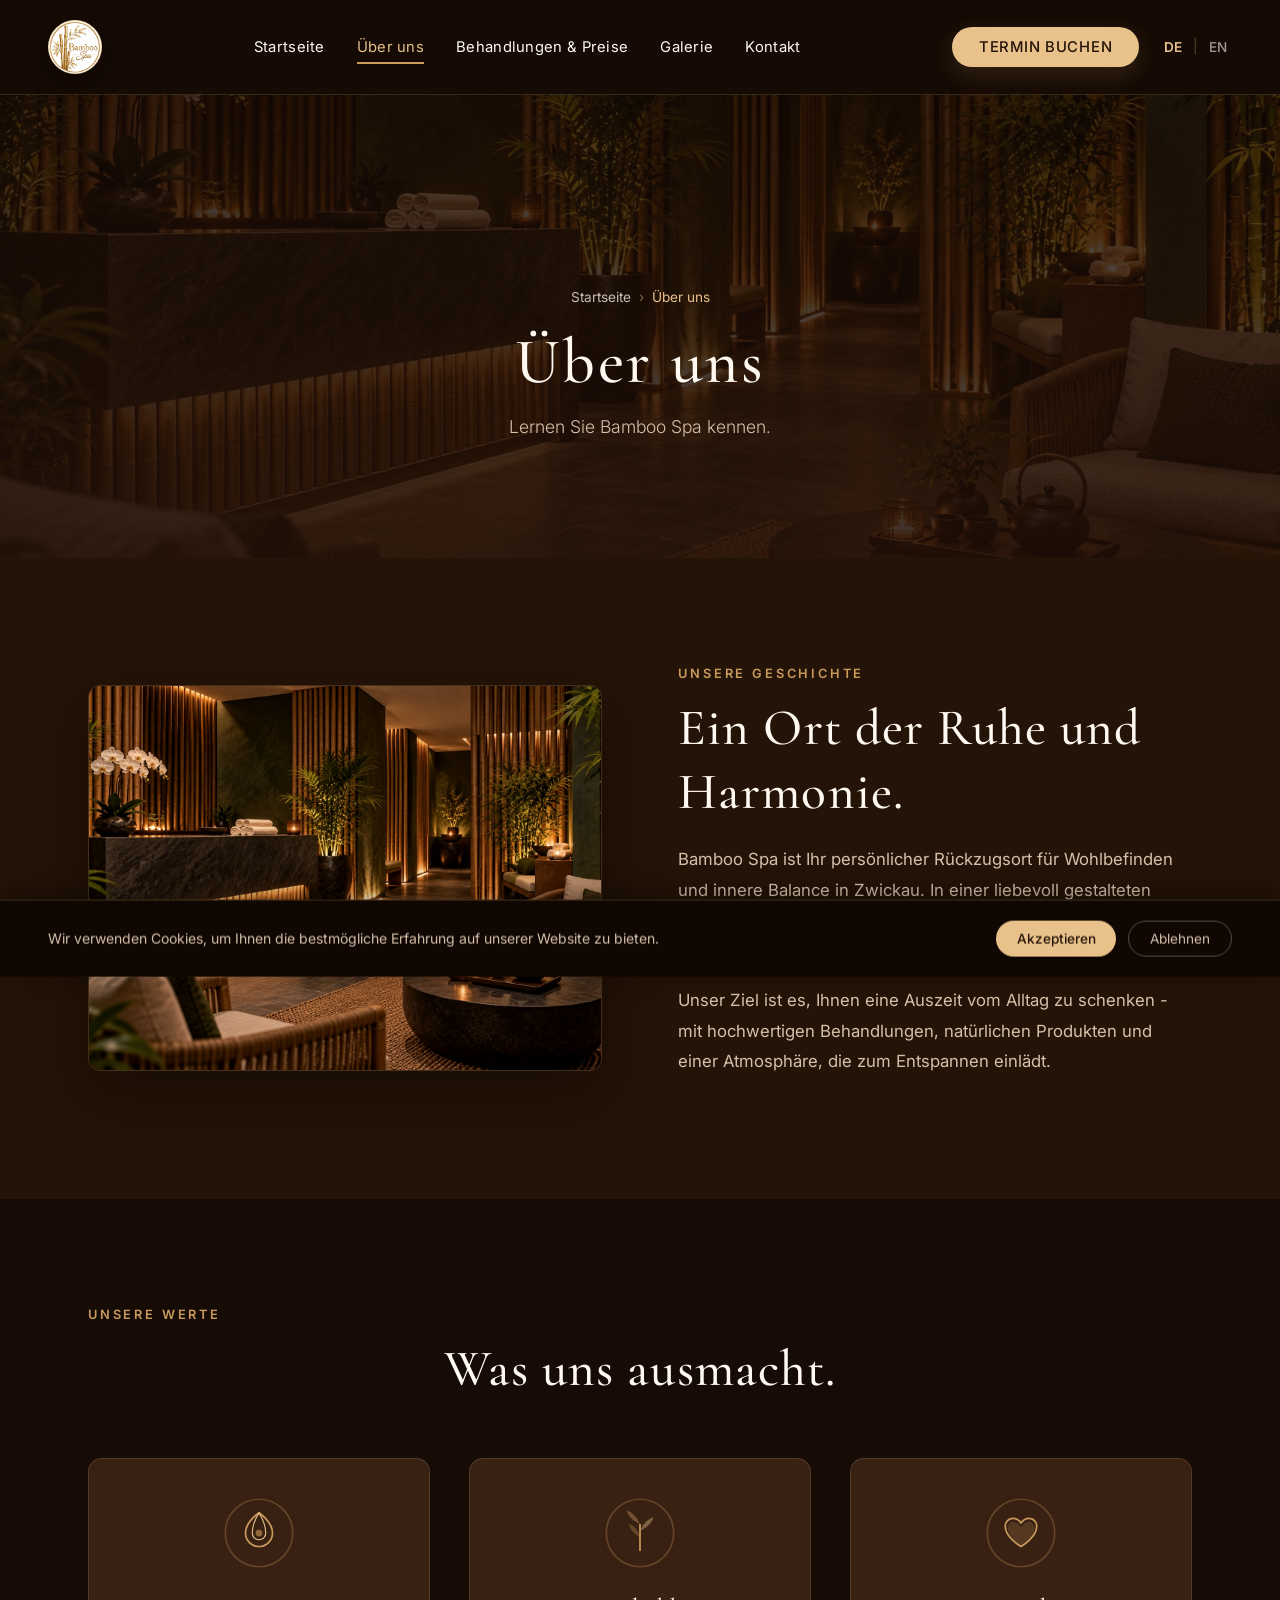
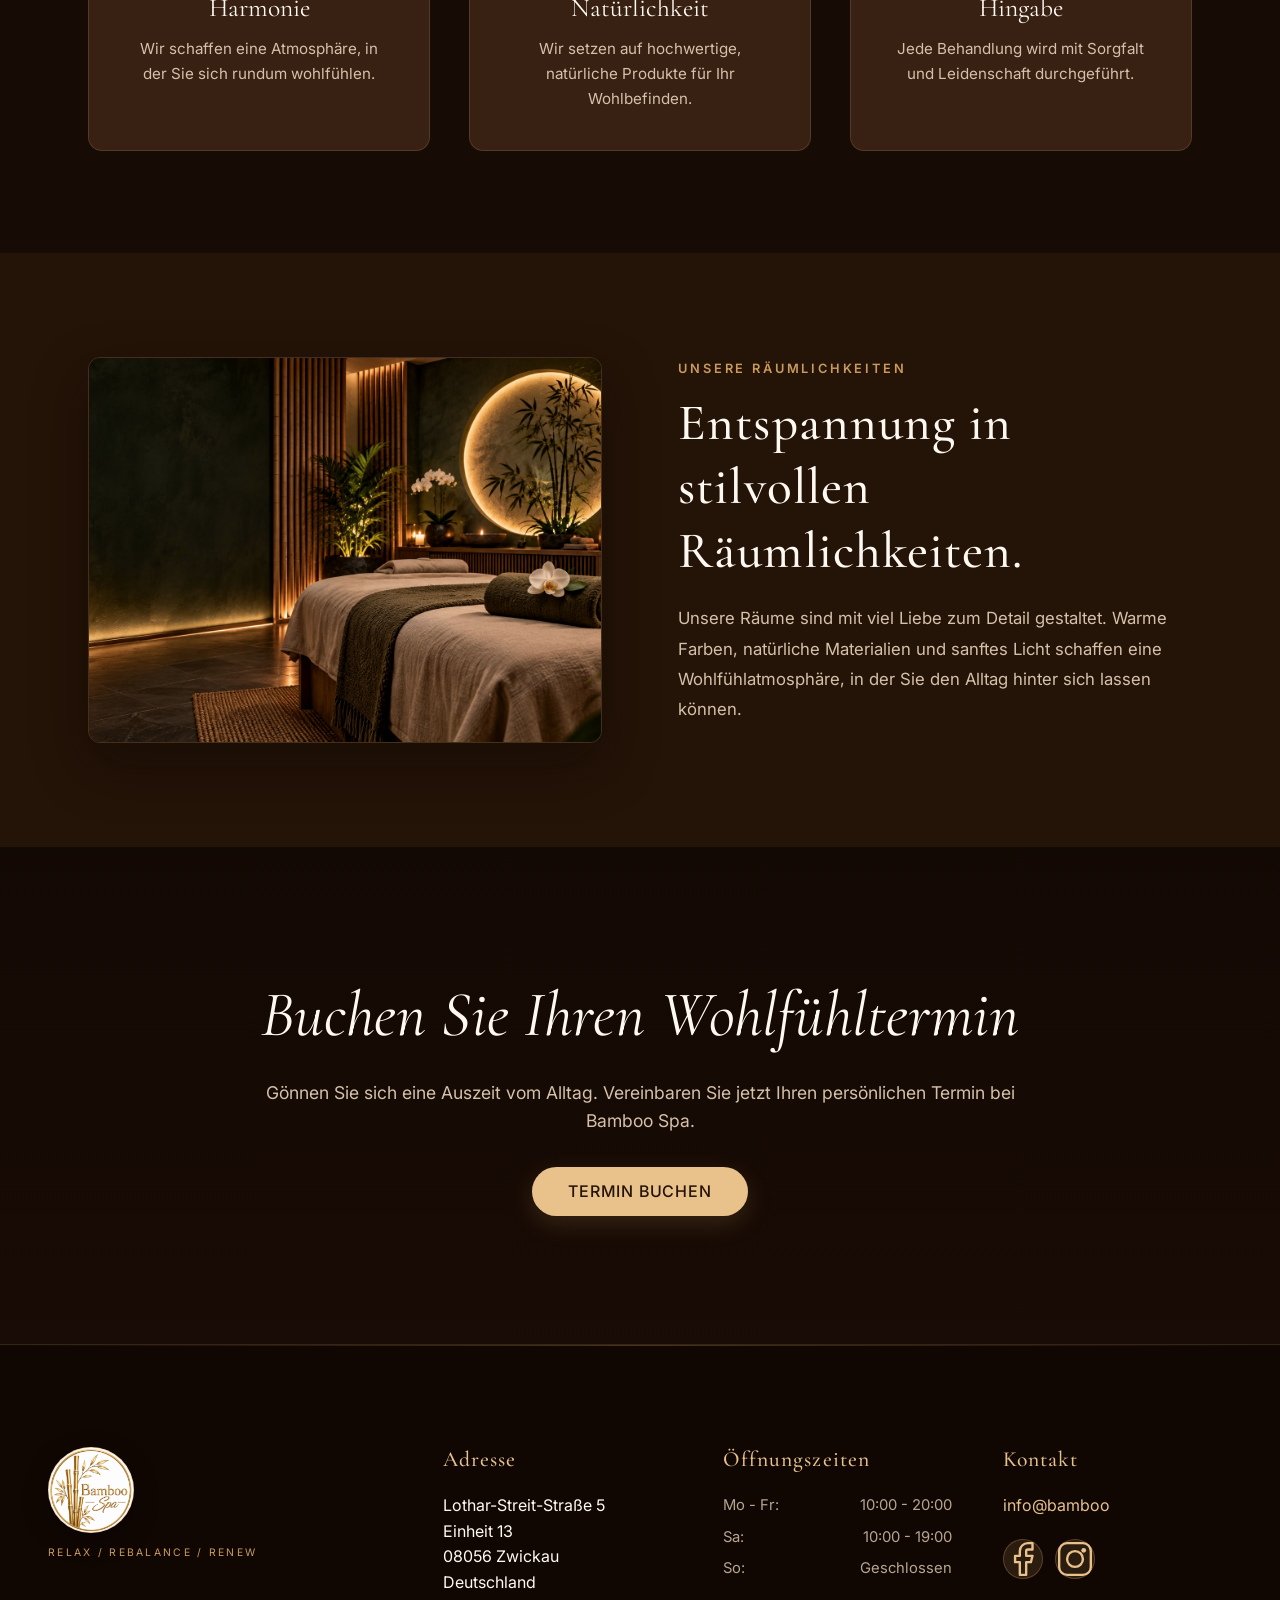
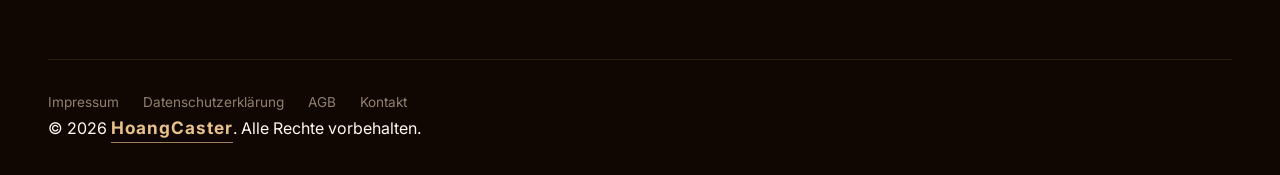
==== commit 03262f4d: "upload" ====
--- a/about.html
+++ b/about.html
@@ -254,7 +254,7 @@
                 <div class="footer-col">
                     <h4 data-i18n="footer_contact_title">Kontakt</h4>
                     <p>
-                        <a href="mailto:info@bamboo-spa.de" class="footer-email">info@bamboo-spa.de</a>
+                        <a href="mailto:info@bamboo" class="footer-email">info@bamboo</a>
                     </p>
                     <div class="footer-social">
                         <a href="#" class="footer-social-link" aria-label="Facebook" target="_blank" rel="noopener noreferrer">
--- a/css/style.css
+++ b/css/style.css
@@ -3668,6 +3668,54 @@
   line-height: 1.8;
 }
 
+.treatment-menu-section {
+  padding-bottom: clamp(3.5rem, 7vw, 6rem);
+}
+
+.treatment-jump-menu {
+  display: grid;
+  grid-template-columns: repeat(3, minmax(0, 1fr));
+  gap: 1rem;
+  margin-top: clamp(2rem, 4vw, 3.5rem);
+}
+
+.treatment-jump-menu a {
+  display: grid;
+  min-height: 124px;
+  align-content: center;
+  gap: 0.7rem;
+  padding: 1.5rem;
+  border: 1px solid rgba(232, 193, 139, 0.22);
+  border-radius: 14px;
+  background: var(--secondary, #382012);
+  color: var(--text-dark, #fff9f1);
+  transition: transform 0.25s ease, border-color 0.25s ease, background-color 0.25s ease;
+}
+
+.treatment-jump-menu a:hover,
+.treatment-jump-menu a:focus-visible {
+  transform: translateY(-3px);
+  border-color: rgba(232, 193, 139, 0.6);
+  background: #462719;
+}
+
+.treatment-jump-menu a:active {
+  transform: translateY(-1px);
+}
+
+.treatment-jump-menu span {
+  font-family: var(--font-heading, 'Cormorant Garamond', serif);
+  font-size: clamp(1.45rem, 2vw, 1.85rem);
+  line-height: 1.1;
+}
+
+.treatment-jump-menu strong {
+  color: var(--champagne, #E8C18B);
+  font-size: 0.9rem;
+  font-weight: 600;
+  letter-spacing: 0.04em;
+}
+
 .treatments-notice {
   background: linear-gradient(135deg, rgba(247, 239, 229, 0.7) 0%, rgba(241, 227, 209, 0.7) 100%);
   border: 1.5px solid var(--gold, #C99A5C);
@@ -3732,6 +3780,114 @@
   font-size: 1.05rem;
   line-height: 1.8;
   margin-bottom: 1.5rem;
+}
+
+.treatment-detail-headspa {
+  grid-template-columns: minmax(300px, 0.82fr) minmax(0, 1.18fr);
+  align-items: start;
+}
+
+.treatment-detail-headspa .treatment-detail-image img {
+  aspect-ratio: 4 / 5;
+}
+
+.treatment-detail-content .treatment-subtitle {
+  margin: -0.25rem 0 1rem;
+  padding-bottom: 0.15rem;
+  color: var(--champagne, #E8C18B);
+  font-family: var(--font-heading, 'Cormorant Garamond', serif);
+  font-size: clamp(1.35rem, 2.2vw, 1.8rem);
+  font-style: italic;
+  line-height: 1.3;
+}
+
+.treatment-price-list {
+  max-width: 460px;
+  margin: 0 0 1.75rem;
+  border-top: 1px solid rgba(232, 193, 139, 0.24);
+}
+
+.treatment-price-list > div {
+  display: grid;
+  grid-template-columns: 1fr auto;
+  align-items: baseline;
+  gap: 1.5rem;
+  padding: 0.85rem 0;
+  border-bottom: 1px solid rgba(232, 193, 139, 0.16);
+}
+
+.treatment-price-list dt,
+.treatment-price-list dd {
+  margin: 0;
+}
+
+.treatment-price-list dt {
+  color: var(--warm-beige, #D5C1AA);
+  font-size: 0.95rem;
+}
+
+.treatment-price-list dd {
+  color: var(--text-dark, #FFF9F1);
+  font-family: var(--font-heading, 'Cormorant Garamond', serif);
+  font-size: 1.65rem;
+  font-weight: 600;
+  line-height: 1;
+}
+
+.head-spa-options {
+  margin: 1.5rem 0 1.25rem;
+  border-top: 1px solid rgba(232, 193, 139, 0.24);
+}
+
+.head-spa-options article {
+  padding: 1.25rem 0;
+  border-bottom: 1px solid rgba(232, 193, 139, 0.16);
+}
+
+.head-spa-option-heading {
+  display: grid;
+  grid-template-columns: minmax(0, 1fr) auto auto;
+  align-items: baseline;
+  gap: 1rem;
+}
+
+.head-spa-option-heading h3 {
+  margin: 0;
+  font-family: var(--font-heading, 'Cormorant Garamond', serif);
+  font-size: clamp(1.5rem, 2.2vw, 1.9rem);
+}
+
+.head-spa-option-heading span {
+  color: var(--warm-beige, #D5C1AA);
+  font-size: 0.82rem;
+  white-space: nowrap;
+}
+
+.head-spa-option-heading strong {
+  min-width: 64px;
+  color: var(--text-dark, #FFF9F1);
+  font-family: var(--font-heading, 'Cormorant Garamond', serif);
+  font-size: 1.55rem;
+  text-align: right;
+  white-space: nowrap;
+}
+
+.head-spa-options article > p {
+  max-width: 62ch;
+  margin: 0.55rem 0 0;
+  font-size: 0.92rem;
+  line-height: 1.65;
+}
+
+.treatment-detail-content .treatment-note {
+  margin: 0 0 1.5rem;
+  padding: 1rem 1.1rem;
+  border: 1px solid rgba(232, 193, 139, 0.2);
+  border-radius: 12px;
+  background: rgba(201, 154, 92, 0.1);
+  color: var(--warm-beige, #D5C1AA);
+  font-size: 0.82rem;
+  line-height: 1.6;
 }
 
 .treatment-price-placeholder {
@@ -4397,10 +4553,38 @@
   .treatment-detail-reversed {
     direction: ltr;
   }
+
+  .treatment-detail-headspa {
+    grid-template-columns: 1fr;
+  }
   
   .footer-grid {
     grid-template-columns: 1fr 1fr;
     gap: 2.5rem;
+  }
+}
+
+@media (max-width: 760px) {
+  .treatment-jump-menu {
+    grid-template-columns: 1fr;
+  }
+
+  .treatment-jump-menu a {
+    min-height: 96px;
+  }
+
+  .head-spa-option-heading {
+    grid-template-columns: 1fr auto;
+  }
+
+  .head-spa-option-heading span {
+    grid-column: 1;
+    grid-row: 2;
+  }
+
+  .head-spa-option-heading strong {
+    grid-column: 2;
+    grid-row: 1 / span 2;
   }
 }
 
